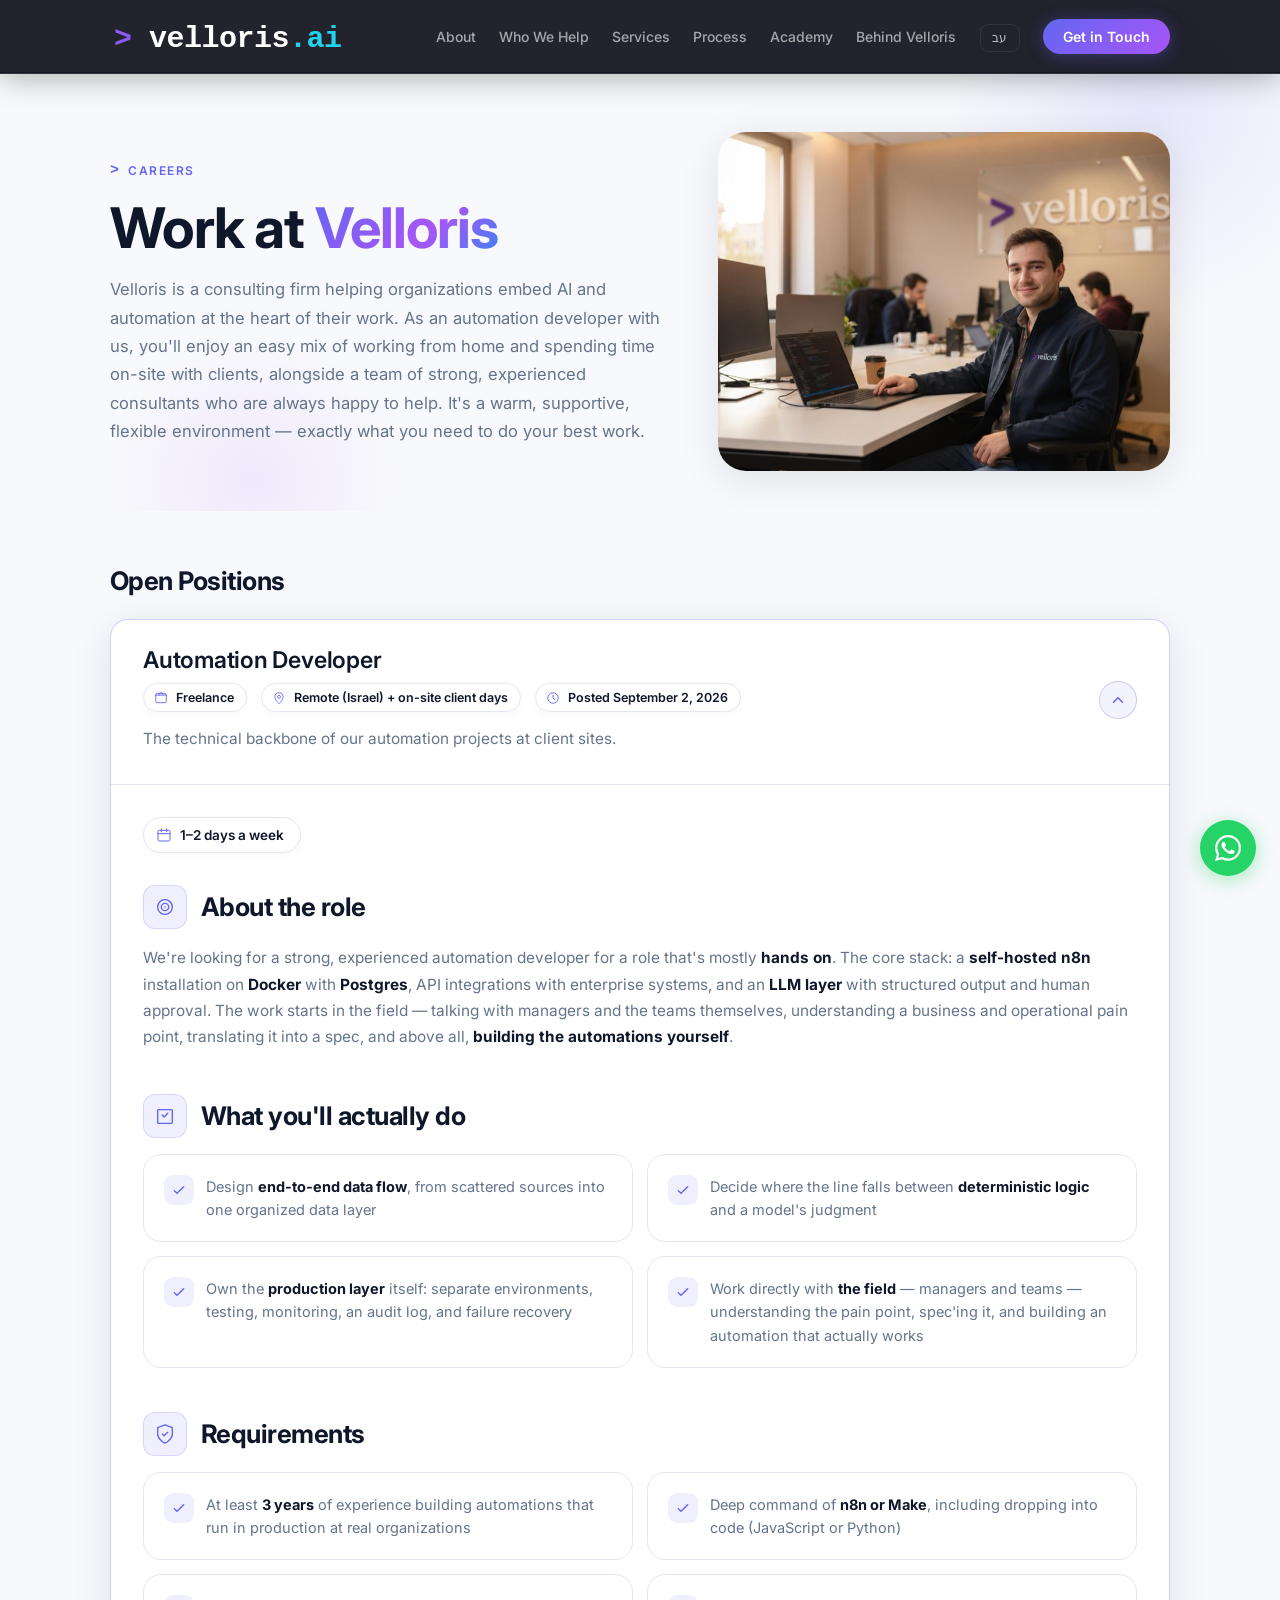
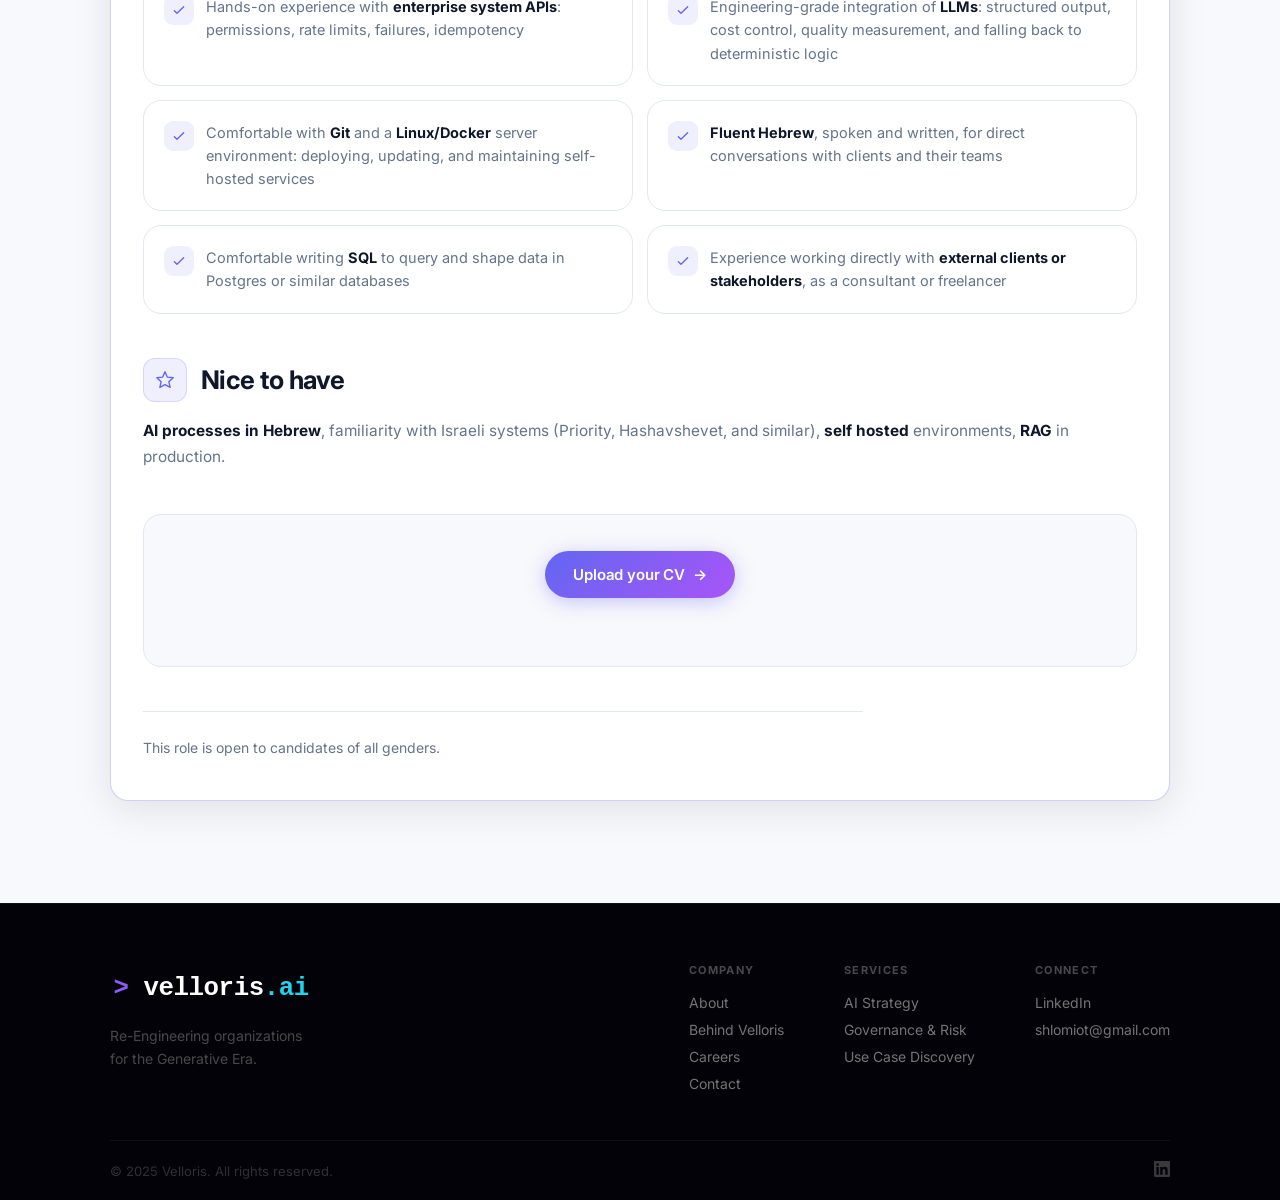
==== careers/index.html @ 9a2a48ec "Add careers page: single accordion job listing with CV upload - New /careers page (EN + HE) with one" ====
<!DOCTYPE html>
<html lang="en">
<head>
  <meta charset="UTF-8" />
  <meta name="viewport" content="width=device-width, initial-scale=1.0" />
  <title>Velloris — Careers</title>
  <meta name="description" content="Velloris is hiring a freelance Automation Developer to build production automations on n8n, enterprise APIs, and an LLM layer with human approval." />
  <link rel="canonical" href="https://velloris.ai/careers/" />
  <link rel="alternate" hreflang="en" href="https://velloris.ai/careers/" />
  <link rel="alternate" hreflang="he" href="https://velloris.ai/careers/index.he.html" />
  <link rel="alternate" hreflang="x-default" href="https://velloris.ai/careers/" />
  <meta property="og:type" content="website" />
  <meta property="og:title" content="Careers — Velloris" />
  <meta property="og:description" content="Velloris is hiring a freelance Automation Developer to build production automations on n8n, enterprise APIs, and an LLM layer with human approval." />
  <meta property="og:url" content="https://velloris.ai/careers/" />
  <meta property="og:locale" content="en_US" />
  <meta property="og:image" content="https://velloris.ai/assets/logo.png" />
  <link rel="preconnect" href="https://fonts.googleapis.com" />
  <link rel="preconnect" href="https://fonts.gstatic.com" crossorigin />
  <link href="https://fonts.googleapis.com/css2?family=Inter:ital,opsz,wght@0,14..32,300;0,14..32,400;0,14..32,500;0,14..32,600;0,14..32,700;0,14..32,800;0,14..32,900&family=JetBrains+Mono:wght@400;500;700&display=swap" rel="stylesheet" />
  <link rel="icon" type="image/svg+xml" href="../favicon.svg" />
  <link rel="stylesheet" href="../styles.css" />
  <script type="application/ld+json">
  {
    "@context": "https://schema.org",
    "@type": "JobPosting",
    "title": "Automation Developer",
    "description": "Velloris is looking for an experienced, hands-on automation developer to build and own client-facing automations on n8n (self-hosted, Docker, Postgres), enterprise API integrations, and an LLM layer with structured output and human approval.",
    "datePosted": "2026-09-02",
    "validThrough": "2026-11-02",
    "employmentType": "CONTRACTOR",
    "hiringOrganization": {
      "@type": "Organization",
      "name": "Velloris",
      "sameAs": "https://velloris.ai/"
    },
    "jobLocationType": "TELECOMMUTE",
    "applicantLocationRequirements": {
      "@type": "Country",
      "name": "Israel"
    },
    "directApply": true
  }
  </script>
</head>
<body class="careers-page">

  <!-- Scroll Progress -->
  <div class="scroll-bar" id="scrollBar"></div>

  <!-- NAV -->
  <nav class="nav" id="nav">
    <div class="nav-inner">
      <a href="../index.html" class="nav-logo">
        <svg width="256" height="50" viewBox="0 0 256 50" fill="none" xmlns="http://www.w3.org/2000/svg">
          <text font-family="'Courier New', Courier, monospace" font-size="30" font-weight="700">
            <tspan x="4" y="36" fill="#8B5CF6">&gt; </tspan><tspan fill="#FFFFFF">velloris</tspan><tspan fill="#22D3EE">.ai</tspan>
          </text>
        </svg>
      </a>

      <ul class="nav-links" id="navLinks">
        <li><a href="../index.html#about" class="nav-link">About</a></li>
        <li><a href="../index.html#serve" class="nav-link">Who We Help</a></li>
        <li><a href="../index.html#services" class="nav-link">Services</a></li>
        <li><a href="../index.html#process" class="nav-link">Process</a></li>
        <li><a href="../index.html#academy" class="nav-link">Academy</a></li>
        <li><a href="../index.html#team" class="nav-link">Behind Velloris</a></li>
        <li><a href="index.he.html" class="nav-link nav-lang">עב</a></li>
        <li><a href="../index.html#contact" class="nav-link nav-cta">Get in Touch</a></li>
      </ul>

      <button class="hamburger" id="hamburger" aria-label="Open menu">
        <span></span><span></span><span></span>
      </button>
    </div>

    <div class="mobile-menu" id="mobileMenu">
      <ul>
        <li><a href="../index.html#about" class="mobile-link">About</a></li>
        <li><a href="../index.html#serve" class="mobile-link">Who We Help</a></li>
        <li><a href="../index.html#services" class="mobile-link">Services</a></li>
        <li><a href="../index.html#process" class="mobile-link">Process</a></li>
        <li><a href="../index.html#academy" class="mobile-link">Academy</a></li>
        <li><a href="../index.html#team" class="mobile-link">Behind Velloris</a></li>
        <li><a href="index.he.html" class="mobile-link">עב</a></li>
        <li><a href="../index.html#contact" class="mobile-link mobile-link--cta">Get in Touch</a></li>
      </ul>
    </div>
  </nav>

  <!-- ===== CAREERS HERO ===== -->
  <section class="careers-hero">
    <div class="container">
      <div class="careers-hero-grid">
        <div>
          <div class="section-label reveal" style="--label-color:#6366F1">Careers</div>
          <h1 class="reveal-text">Work at <span class="grad-text">Velloris</span></h1>
          <p class="reveal">Velloris is a consulting firm helping organizations embed AI and automation at the heart of their work. As an automation developer with us, you'll enjoy an easy mix of working from home and spending time on-site with clients, alongside a team of strong, experienced consultants who are always happy to help. It's a warm, supportive, flexible environment — exactly what you need to do your best work.</p>
        </div>
        <div class="careers-hero-photo reveal-up">
          <img src="../assets/office.jpg" alt="The Velloris team at work in the office" />
        </div>
      </div>
    </div>
  </section>

  <!-- ===== JOB LIST (accordion) ===== -->
  <section class="careers-list">
    <div class="container">
      <h2 class="careers-list-title reveal">Open Positions</h2>
      <div class="job-acc-list reveal-up">

        <div class="job-acc-item open" id="automation-developer">
          <button class="job-acc-trigger" aria-expanded="true" aria-controls="panel-automation-developer">
            <div class="job-acc-summary">
              <h3>Automation Developer</h3>
              <div class="job-card-meta">
                <span class="job-meta-pill"><svg width="14" height="14" viewBox="0 0 24 24" fill="none"><path d="M3 7h18M3 7v11a2 2 0 002 2h14a2 2 0 002-2V7M3 7l1.5-3h15L21 7M9 7V5a2 2 0 012-2h2a2 2 0 012 2v2" stroke="currentColor" stroke-width="1.5" stroke-linecap="round" stroke-linejoin="round"/></svg>Freelance</span>
                <span class="job-meta-pill"><svg width="14" height="14" viewBox="0 0 24 24" fill="none"><path d="M12 22s7-6.5 7-12a7 7 0 10-14 0c0 5.5 7 12 7 12z" stroke="currentColor" stroke-width="1.5" stroke-linejoin="round"/><circle cx="12" cy="10" r="2.5" stroke="currentColor" stroke-width="1.5"/></svg>Remote (Israel) + on-site client days</span>
                <span class="job-meta-pill"><svg width="14" height="14" viewBox="0 0 24 24" fill="none"><circle cx="12" cy="12" r="9" stroke="currentColor" stroke-width="1.5"/><path d="M12 7v5l3 3" stroke="currentColor" stroke-width="1.5" stroke-linecap="round" stroke-linejoin="round"/></svg>Posted September 2, 2026</span>
              </div>
              <p class="job-card-excerpt">The technical backbone of our automation projects at client sites.</p>
            </div>
            <span class="job-acc-chevron">
              <svg width="18" height="18" viewBox="0 0 24 24" fill="none"><path d="M6 9l6 6 6-6" stroke="currentColor" stroke-width="2" stroke-linecap="round" stroke-linejoin="round"/></svg>
            </span>
          </button>

          <div class="job-acc-panel" id="panel-automation-developer">
            <div class="job-acc-panel-inner">
              <div class="job-acc-panel-body">

                <div class="job-meta-row">
                  <span class="job-meta-pill"><svg width="16" height="16" viewBox="0 0 24 24" fill="none"><rect x="3" y="5" width="18" height="16" rx="2" stroke="currentColor" stroke-width="1.5"/><path d="M16 3v4M8 3v4M3 10h18" stroke="currentColor" stroke-width="1.5" stroke-linecap="round"/></svg>1–2 days a week</span>
                </div>

                <div class="job-section">
                  <div class="job-section-head">
                    <span class="job-icon"><svg width="22" height="22" viewBox="0 0 24 24" fill="none"><circle cx="12" cy="12" r="8" stroke="currentColor" stroke-width="1.5"/><circle cx="12" cy="12" r="4" stroke="currentColor" stroke-width="1.5"/><circle cx="12" cy="12" r="0.8" fill="currentColor"/></svg></span>
                    <h2>About the role</h2>
                  </div>
                  <p>We're looking for a strong, experienced automation developer for a role that's mostly <strong>hands on</strong>. The core stack: a <strong>self-hosted n8n</strong> installation on <strong>Docker</strong> with <strong>Postgres</strong>, API integrations with enterprise systems, and an <strong>LLM layer</strong> with structured output and human approval. The work starts in the field — talking with managers and the teams themselves, understanding a business and operational pain point, translating it into a spec, and above all, <strong>building the automations yourself</strong>.</p>
                </div>

                <div class="job-section">
                  <div class="job-section-head">
                    <span class="job-icon"><svg width="22" height="22" viewBox="0 0 24 24" fill="none"><path d="M9 11l2 2 4-4M5 5h14a1 1 0 011 1v13a1 1 0 01-1 1H5a1 1 0 01-1-1V6a1 1 0 011-1z" stroke="currentColor" stroke-width="1.5" stroke-linecap="round" stroke-linejoin="round"/></svg></span>
                    <h2>What you'll actually do</h2>
                  </div>
                  <div class="job-cards">
                    <div class="job-mini-card"><span class="job-mini-icon"><svg width="16" height="16" viewBox="0 0 24 24" fill="none"><path d="M5 13l4 4L19 7" stroke="currentColor" stroke-width="2" stroke-linecap="round" stroke-linejoin="round"/></svg></span><p>Design <strong>end-to-end data flow</strong>, from scattered sources into one organized data layer</p></div>
                    <div class="job-mini-card"><span class="job-mini-icon"><svg width="16" height="16" viewBox="0 0 24 24" fill="none"><path d="M5 13l4 4L19 7" stroke="currentColor" stroke-width="2" stroke-linecap="round" stroke-linejoin="round"/></svg></span><p>Decide where the line falls between <strong>deterministic logic</strong> and a model's judgment</p></div>
                    <div class="job-mini-card"><span class="job-mini-icon"><svg width="16" height="16" viewBox="0 0 24 24" fill="none"><path d="M5 13l4 4L19 7" stroke="currentColor" stroke-width="2" stroke-linecap="round" stroke-linejoin="round"/></svg></span><p>Own the <strong>production layer</strong> itself: separate environments, testing, monitoring, an audit log, and failure recovery</p></div>
                    <div class="job-mini-card"><span class="job-mini-icon"><svg width="16" height="16" viewBox="0 0 24 24" fill="none"><path d="M5 13l4 4L19 7" stroke="currentColor" stroke-width="2" stroke-linecap="round" stroke-linejoin="round"/></svg></span><p>Work directly with <strong>the field</strong> — managers and teams — understanding the pain point, spec'ing it, and building an automation that actually works</p></div>
                  </div>
                </div>

                <div class="job-section">
                  <div class="job-section-head">
                    <span class="job-icon"><svg width="22" height="22" viewBox="0 0 24 24" fill="none"><path d="M12 22s8-4 8-10V5l-8-3-8 3v7c0 6 8 10 8 10z" stroke="currentColor" stroke-width="1.5" stroke-linejoin="round"/><path d="M9 12l2 2 4-4" stroke="currentColor" stroke-width="1.5" stroke-linecap="round" stroke-linejoin="round"/></svg></span>
                    <h2>Requirements</h2>
                  </div>
                  <div class="job-cards">
                    <div class="job-mini-card"><span class="job-mini-icon"><svg width="16" height="16" viewBox="0 0 24 24" fill="none"><path d="M5 13l4 4L19 7" stroke="currentColor" stroke-width="2" stroke-linecap="round" stroke-linejoin="round"/></svg></span><p>At least <strong>3 years</strong> of experience building automations that run in production at real organizations</p></div>
                    <div class="job-mini-card"><span class="job-mini-icon"><svg width="16" height="16" viewBox="0 0 24 24" fill="none"><path d="M5 13l4 4L19 7" stroke="currentColor" stroke-width="2" stroke-linecap="round" stroke-linejoin="round"/></svg></span><p>Deep command of <strong>n8n or Make</strong>, including dropping into code (JavaScript or Python)</p></div>
                    <div class="job-mini-card"><span class="job-mini-icon"><svg width="16" height="16" viewBox="0 0 24 24" fill="none"><path d="M5 13l4 4L19 7" stroke="currentColor" stroke-width="2" stroke-linecap="round" stroke-linejoin="round"/></svg></span><p>Hands-on experience with <strong>enterprise system APIs</strong>: permissions, rate limits, failures, idempotency</p></div>
                    <div class="job-mini-card"><span class="job-mini-icon"><svg width="16" height="16" viewBox="0 0 24 24" fill="none"><path d="M5 13l4 4L19 7" stroke="currentColor" stroke-width="2" stroke-linecap="round" stroke-linejoin="round"/></svg></span><p>Engineering-grade integration of <strong>LLMs</strong>: structured output, cost control, quality measurement, and falling back to deterministic logic</p></div>
                    <div class="job-mini-card"><span class="job-mini-icon"><svg width="16" height="16" viewBox="0 0 24 24" fill="none"><path d="M5 13l4 4L19 7" stroke="currentColor" stroke-width="2" stroke-linecap="round" stroke-linejoin="round"/></svg></span><p>Comfortable with <strong>Git</strong> and a <strong>Linux/Docker</strong> server environment: deploying, updating, and maintaining self-hosted services</p></div>
                    <div class="job-mini-card"><span class="job-mini-icon"><svg width="16" height="16" viewBox="0 0 24 24" fill="none"><path d="M5 13l4 4L19 7" stroke="currentColor" stroke-width="2" stroke-linecap="round" stroke-linejoin="round"/></svg></span><p><strong>Fluent Hebrew</strong>, spoken and written, for direct conversations with clients and their teams</p></div>
                    <div class="job-mini-card"><span class="job-mini-icon"><svg width="16" height="16" viewBox="0 0 24 24" fill="none"><path d="M5 13l4 4L19 7" stroke="currentColor" stroke-width="2" stroke-linecap="round" stroke-linejoin="round"/></svg></span><p>Comfortable writing <strong>SQL</strong> to query and shape data in Postgres or similar databases</p></div>
                    <div class="job-mini-card"><span class="job-mini-icon"><svg width="16" height="16" viewBox="0 0 24 24" fill="none"><path d="M5 13l4 4L19 7" stroke="currentColor" stroke-width="2" stroke-linecap="round" stroke-linejoin="round"/></svg></span><p>Experience working directly with <strong>external clients or stakeholders</strong>, as a consultant or freelancer</p></div>
                  </div>
                </div>

                <div class="job-section">
                  <div class="job-section-head">
                    <span class="job-icon"><svg width="22" height="22" viewBox="0 0 24 24" fill="none"><path d="M12 3l2.6 5.9 6.4.6-4.8 4.3 1.4 6.3L12 17l-5.6 3.1 1.4-6.3-4.8-4.3 6.4-.6L12 3z" stroke="currentColor" stroke-width="1.5" stroke-linejoin="round"/></svg></span>
                    <h2>Nice to have</h2>
                  </div>
                  <p><strong>AI processes in Hebrew</strong>, familiarity with Israeli systems (Priority, Hashavshevet, and similar), <strong>self hosted</strong> environments, <strong>RAG</strong> in production.</p>
                </div>

                <div class="job-apply job-apply--upload">
                  <input type="file" id="cvInput" class="job-apply-file-input" accept=".pdf,.doc,.docx" hidden />
                  <button type="button" class="btn btn-primary" id="cvBtn">
                    <span class="btn-text">Upload your CV</span> <span class="btn-arrow">&rarr;</span>
                  </button>
                  <div class="job-apply-status" id="cvStatus" role="status" aria-live="polite"></div>
                </div>

                <p class="job-equal-line">This role is open to candidates of all genders.</p>

              </div>
            </div>
          </div>
        </div>

      </div>
    </div>
  </section>

  <!-- ===== FOOTER ===== -->
  <footer class="footer">
    <div class="container">
      <div class="footer-inner">
        <div class="footer-brand">
          <a href="../index.html" class="nav-logo">
            <svg width="230" height="44" viewBox="0 0 256 50" fill="none" xmlns="http://www.w3.org/2000/svg">
              <text font-family="'Courier New', Courier, monospace" font-size="30" font-weight="700">
                <tspan x="4" y="36" fill="#8B5CF6">&gt; </tspan><tspan fill="#FFFFFF">velloris</tspan><tspan fill="#22D3EE">.ai</tspan>
              </text>
            </svg>
          </a>
          <p>Re-Engineering organizations<br/>for the Generative Era.</p>
        </div>
        <div class="footer-links">
          <div class="footer-col">
            <h4>Company</h4>
            <a href="../index.html#about">About</a>
            <a href="../index.html#team">Behind Velloris</a>
            <a href="index.html">Careers</a>
            <a href="../index.html#contact">Contact</a>
          </div>
          <div class="footer-col">
            <h4>Services</h4>
            <a href="../index.html#services">AI Strategy</a>
            <a href="../index.html#services">Governance & Risk</a>
            <a href="../index.html#services">Use Case Discovery</a>
          </div>
          <div class="footer-col">
            <h4>Connect</h4>
            <a href="https://www.linkedin.com/in/shlomiot/" target="_blank" rel="noopener">LinkedIn</a>
            <a href="mailto:shlomiot@gmail.com">shlomiot@gmail.com</a>
          </div>
        </div>
      </div>
      <div class="footer-bottom">
        <span>© 2025 Velloris. All rights reserved.</span>
        <a href="https://www.linkedin.com/in/shlomiot/" target="_blank" rel="noopener" class="footer-li">
          <svg width="16" height="16" viewBox="0 0 24 24" fill="currentColor"><path d="M20.447 20.452h-3.554v-5.569c0-1.328-.027-3.037-1.852-3.037-1.853 0-2.136 1.445-2.136 2.939v5.667H9.351V9h3.414v1.561h.046c.477-.9 1.637-1.85 3.37-1.85 3.601 0 4.267 2.37 4.267 5.455v6.286zM5.337 7.433a2.062 2.062 0 01-2.063-2.065 2.064 2.064 0 112.063 2.065zm1.782 13.019H3.555V9h3.564v11.452zM22.225 0H1.771C.792 0 0 .774 0 1.729v20.542C0 23.227.792 24 1.771 24h20.451C23.2 24 24 23.227 24 22.271V1.729C24 .774 23.2 0 22.222 0h.003z"/></svg>
        </a>
      </div>
    </div>
  </footer>

  <!-- WhatsApp float -->
  <a href="https://wa.me/972522886689?text=Hi%2C%20I%27d%20like%20to%20talk%20about%20AI%20strategy"
     class="wa-float" id="waFloat" target="_blank" rel="noopener" aria-label="Chat on WhatsApp">
    <svg width="26" height="26" viewBox="0 0 24 24" fill="currentColor"><path d="M17.472 14.382c-.297-.149-1.758-.867-2.03-.967-.273-.099-.471-.148-.67.15-.197.297-.767.966-.94 1.164-.173.199-.347.223-.644.075-.297-.15-1.255-.463-2.39-1.475-.883-.788-1.48-1.761-1.653-2.059-.173-.297-.018-.458.13-.606.134-.133.298-.347.446-.52.149-.174.198-.298.298-.497.099-.198.05-.371-.025-.52-.075-.149-.669-1.612-.916-2.207-.242-.579-.487-.5-.669-.51-.173-.008-.371-.01-.57-.01-.198 0-.52.074-.792.372-.272.297-1.04 1.016-1.04 2.479 0 1.462 1.065 2.875 1.213 3.074.149.198 2.096 3.2 5.077 4.487.709.306 1.262.489 1.694.625.712.227 1.36.195 1.871.118.571-.085 1.758-.719 2.006-1.413.248-.694.248-1.289.173-1.413-.074-.124-.272-.198-.57-.347m-5.421 7.403h-.004a9.87 9.87 0 01-5.031-1.378l-.361-.214-3.741.982.998-3.648-.235-.374a9.86 9.86 0 01-1.51-5.26c.001-5.45 4.436-9.884 9.888-9.884 2.64 0 5.122 1.03 6.988 2.898a9.825 9.825 0 012.893 6.994c-.003 5.45-4.437 9.884-9.885 9.884m8.413-18.297A11.815 11.815 0 0012.05 0C5.495 0 .16 5.335.157 11.892c0 2.096.547 4.142 1.588 5.945L.057 24l6.305-1.654a11.882 11.882 0 005.683 1.448h.005c6.554 0 11.89-5.335 11.893-11.893a11.821 11.821 0 00-3.48-8.413z"/></svg>
  </a>

  <script src="../script.js"></script>
  <script>
    (function () {
      var items = document.querySelectorAll('.job-acc-item');
      items.forEach(function (item) {
        var trigger = item.querySelector('.job-acc-trigger');
        trigger.addEventListener('click', function () {
          var isOpen = item.classList.contains('open');
          items.forEach(function (i) { i.classList.remove('open'); i.querySelector('.job-acc-trigger').setAttribute('aria-expanded', 'false'); });
          if (!isOpen) {
            item.classList.add('open');
            trigger.setAttribute('aria-expanded', 'true');
          }
        });
      });
      // deep-link: /careers/#automation-developer opens straight to the role
      var hash = window.location.hash.replace('#', '');
      if (hash) {
        var target = document.getElementById(hash);
        if (target && target.classList.contains('job-acc-item')) {
          target.classList.add('open');
          target.querySelector('.job-acc-trigger').setAttribute('aria-expanded', 'true');
          setTimeout(function () { target.scrollIntoView({ behavior: 'smooth', block: 'start' }); }, 300);
        }
      }

      // CV upload: pick a file -> send straight to career@velloris.ai via Web3Forms
      var input = document.getElementById('cvInput');
      var btn = document.getElementById('cvBtn');
      var status = document.getElementById('cvStatus');
      if (input && btn) {
        btn.addEventListener('click', function () { input.click(); });
        input.addEventListener('change', function () {
          if (!input.files || !input.files[0]) return;
          var file = input.files[0];
          var btnText = btn.querySelector('.btn-text');
          var originalText = btnText.textContent;
          btn.disabled = true;
          btnText.textContent = 'Sending…';
          status.className = 'job-apply-status';
          status.textContent = '';

          var data = new FormData();
          data.append('_subject', 'מועמדות: מפתח/ת אוטומציה');
          data.append('_captcha', 'false');
          data.append('_template', 'box');
          data.append('message', 'New CV received via velloris.ai/careers for the Automation Developer role. File name: ' + file.name);
          data.append('attachment', file);

          fetch('https://formsubmit.co/ajax/career@velloris.ai', {
            method: 'POST',
            headers: { 'Accept': 'application/json' },
            body: data
          })
            .then(function (r) { return r.json(); })
            .then(function (json) {
              if (json.success === 'true' || json.success === true) {
                btn.style.display = 'none';
                status.className = 'job-apply-status success';
                status.textContent = '✓ Your CV was sent. We will be in touch.';
              } else {
                throw new Error(json.message || 'submit failed');
              }
            })
            .catch(function () {
              btn.disabled = false;
              btnText.textContent = originalText;
              status.className = 'job-apply-status error';
              status.textContent = 'Something went wrong — please email career@velloris.ai directly.';
            });
        });
      }
    })();
  </script>
</body>
</html>
---- styles.css ----
/* ============================================================
   AGENTGRID — STYLES
   ============================================================ */

/* ---- VARIABLES ---- */
:root {
  --black:     #050510;
  --dark:      #0a0a1a;
  --white:     #ffffff;
  --off:       #f8f9fc;
  --text:      #0f172a;
  --muted:     #64748b;
  --border:    #e2e8f0;
  --border-d:  rgba(255,255,255,0.08);

  --accent:    #6366f1;
  --accent-2:  #a855f7;
  --grad:      linear-gradient(135deg, #6366f1 0%, #a855f7 100%);
  --grad-text: linear-gradient(135deg, #6366f1 0%, #a855f7 60%, #3b82f6 100%);
  --mono:      'JetBrains Mono', ui-monospace, 'SF Mono', Menlo, monospace;

  --nav-h:     72px;
  --container: 1180px;
  --pad:       clamp(60px, 8vw, 120px);

  --ease:      cubic-bezier(0.4, 0, 0.2, 1);
  --ease-out:  cubic-bezier(0, 0, 0.2, 1);
  --spring:    cubic-bezier(0.34, 1.56, 0.64, 1);
  --smooth:    cubic-bezier(0.16, 1, 0.3, 1);

  --r-sm: 10px;
  --r-md: 18px;
  --r-lg: 28px;

  --shadow:      0 4px 24px rgba(0,0,0,0.06);
  --shadow-md:   0 8px 40px rgba(0,0,0,0.1);
  --shadow-glow: 0 0 40px rgba(99,102,241,0.25);
}

/* ---- RESET ---- */
*, *::before, *::after { box-sizing: border-box; margin: 0; padding: 0; }
html { scroll-behavior: smooth; font-size: 16px; }
body {
  font-family: 'Inter', -apple-system, BlinkMacSystemFont, sans-serif;
  color: var(--text);
  background: var(--white);
  overflow-x: hidden;
  -webkit-font-smoothing: antialiased;
}
img { display: block; max-width: 100%; }
a { text-decoration: none; color: inherit; }
ul { list-style: none; }
button { border: none; background: none; cursor: pointer; font-family: inherit; }
input, textarea, select { font-family: inherit; }

/* ---- TYPOGRAPHY ---- */
h1, h2, h3, h4 { font-weight: 700; line-height: 1.1; letter-spacing: -0.02em; }
h1 { font-size: clamp(48px, 6vw, 88px); }
h2 { font-size: clamp(36px, 4vw, 60px); }
h3 { font-size: clamp(18px, 2vw, 22px); font-weight: 600; letter-spacing: -0.01em; }
p  { font-size: clamp(15px, 1.2vw, 17px); line-height: 1.7; color: var(--muted); }

/* ---- GRADIENT TEXT ---- */
.grad-text {
  background: var(--grad-text);
  -webkit-background-clip: text;
  -webkit-text-fill-color: transparent;
  background-clip: text;
}

/* ---- LAYOUT ---- */
.container {
  max-width: var(--container);
  margin: 0 auto;
  padding: 0 clamp(20px, 5vw, 60px);
}
.section { padding: var(--pad) 0; }
.dark-section {
  background: var(--black);
  color: var(--white);
}
.dark-section p { color: rgba(255,255,255,0.55); }
.dark-section h2, .dark-section h3 { color: var(--white); }

/* ---- BUTTONS ---- */
.btn {
  display: inline-flex;
  align-items: center;
  gap: 8px;
  padding: 14px 28px;
  border-radius: 100px;
  font-size: 15px;
  font-weight: 600;
  letter-spacing: -0.01em;
  transition: all 0.22s var(--ease);
  cursor: pointer;
  white-space: nowrap;
}
.btn-primary {
  background: var(--grad);
  color: #fff;
  box-shadow: 0 4px 20px rgba(99,102,241,0.35);
}
.btn-primary:hover {
  transform: translateY(-2px);
  box-shadow: 0 8px 30px rgba(99,102,241,0.5);
}
.btn-outline {
  background: transparent;
  color: rgba(255,255,255,0.85);
  border: 1.5px solid rgba(255,255,255,0.2);
}
.btn-outline:hover {
  background: rgba(255,255,255,0.07);
  border-color: rgba(255,255,255,0.4);
  transform: translateY(-2px);
}
.btn-full { width: 100%; justify-content: center; }

.serve-mobile-tabs,
.svc-mobile-acc { display: none; }

/* ---- SECTION LABELS ---- */
.section-label {
  --label-color: var(--accent);
  display: inline-flex;
  align-items: center;
  gap: 8px;
  font-size: 12px;
  font-weight: 600;
  letter-spacing: 0.12em;
  text-transform: uppercase;
  color: var(--label-color);
  margin-bottom: 20px;
}
.section-label::before {
  content: '>';
  font-family: 'Courier New', Courier, monospace;
  font-size: 15px;
  font-weight: 700;
  color: var(--label-color);
  line-height: 1;
}
.dark-section .section-label { --label-color: rgba(99,102,241,0.9); }

.section-heading { margin-bottom: 20px; }
.section-sub {
  max-width: 540px;
  margin-bottom: 60px;
  font-size: clamp(16px, 1.3vw, 18px);
}


/* ---- WAVE SEPARATOR ---- */
.wave-sep {
  position: relative;
  height: 56px;
  overflow: hidden;
  pointer-events: none;
  margin-bottom: -1px;
}
.wave-sep--to-dark { background: var(--off); }
.wave-sep svg {
  position: absolute;
  inset: 0;
  width: 100%; height: 100%;
}

/* ---- SECTION WAVE CANVAS ---- */
.section-wave {
  position: absolute;
  inset: 0;
  width: 100%; height: 100%;
  pointer-events: none;
  z-index: 0;
}
.about, .serve, .process, .why,
.services, .team, .contact { position: relative; overflow: hidden; }
.about .container, .serve .container, .process .container, .why .container,
.services .container, .team .container,
.contact .container    { position: relative; z-index: 1; }

/* ---- SCROLL BAR ---- */
.scroll-bar {
  position: fixed;
  top: 0; left: 0;
  height: 2px;
  background: var(--grad);
  z-index: 9998;
  width: 0%;
  transition: width 0.08s linear;
}

/* ---- NAV ---- */
.nav {
  position: fixed;
  top: 0; left: 0; right: 0;
  z-index: 1000;
  transition: background 0.4s var(--ease), box-shadow 0.4s;
}
.nav-inner {
  display: flex;
  align-items: center;
  justify-content: space-between;
  height: var(--nav-h);
  max-width: var(--container);
  margin: 0 auto;
  padding: 0 clamp(20px, 5vw, 60px);
}
.nav.scrolled {
  background: rgba(5, 5, 16, 0.88);
  border-bottom: 1px solid var(--border-d);
  box-shadow: 0 4px 30px rgba(0,0,0,0.3);
  backdrop-filter: blur(20px);
  -webkit-backdrop-filter: blur(20px);
}
.nav-logo {
  display: flex;
  align-items: center;
  gap: 10px;
  font-size: 17px;
  font-weight: 700;
  letter-spacing: -0.03em;
  color: #fff;
}
.nav-links {
  display: flex;
  align-items: center;
  gap: clamp(14px, 1.8vw, 28px);
}
.nav-link { white-space: nowrap; }
.nav-link {
  font-size: 14px;
  font-weight: 500;
  color: rgba(255,255,255,0.6);
  transition: color 0.2s;
  position: relative;
}
.nav-link:hover { color: #fff; }
.nav-link.active { color: #fff; }
.nav-cta {
  background: var(--grad);
  color: #fff !important;
  padding: 9px 20px;
  border-radius: 100px;
  font-size: 14px;
  font-weight: 600;
  box-shadow: 0 2px 16px rgba(99,102,241,0.35);
  transition: transform 0.2s, box-shadow 0.2s;
}
.nav-cta:hover {
  transform: translateY(-1px);
  box-shadow: 0 4px 24px rgba(99,102,241,0.5);
}
.nav-lang {
  font-family: var(--mono);
  font-size: 12px;
  letter-spacing: 0.06em;
  text-transform: uppercase;
  padding: 5px 11px;
  border: 1px solid var(--border-d);
  border-radius: 8px;
  color: rgba(255,255,255,0.7);
}
.nav-lang:hover {
  border-color: rgba(99,102,241,0.5);
  color: #fff;
}

/* Hamburger */
.hamburger {
  display: none;
  flex-direction: column;
  gap: 5px;
  width: 28px;
  padding: 4px 0;
}
.hamburger span {
  display: block;
  height: 2px;
  width: 100%;
  background: rgba(255,255,255,0.8);
  border-radius: 2px;
  transition: transform 0.3s var(--ease), opacity 0.3s;
}
.hamburger.open span:nth-child(1) { transform: translateY(7px) rotate(45deg); }
.hamburger.open span:nth-child(2) { opacity: 0; transform: scaleX(0); }
.hamburger.open span:nth-child(3) { transform: translateY(-7px) rotate(-45deg); }

/* Mobile Menu */
.mobile-menu {
  background: rgba(5, 5, 16, 0.97);
  backdrop-filter: blur(20px);
  -webkit-backdrop-filter: blur(20px);
  border-top: 1px solid var(--border-d);
  max-height: 0;
  overflow: hidden;
  transition: max-height 0.4s var(--ease);
}
.mobile-menu.open { max-height: 420px; }
.mobile-menu ul {
  display: flex;
  flex-direction: column;
  padding: 16px clamp(20px, 5vw, 60px) 28px;
  gap: 2px;
}
.mobile-link {
  display: block;
  padding: 12px 0;
  font-size: 17px;
  font-weight: 500;
  color: rgba(255,255,255,0.65);
  border-bottom: 1px solid var(--border-d);
  transition: color 0.2s;
}
.mobile-link:hover { color: #fff; }
.mobile-link--cta {
  color: var(--accent) !important;
  border-bottom: none;
  font-weight: 600;
}

/* ---- HERO ---- */
.hero {
  position: relative;
  min-height: 100svh;
  display: flex;
  align-items: center;
  background: var(--black);
  overflow: hidden;
  padding: calc(var(--nav-h) + 60px) 0 80px;
}
#heroCanvas {
  position: absolute;
  inset: 0;
  width: 100%; height: 100%;
  pointer-events: none;
  opacity: 0.55;
}
.hero-grid {
  position: absolute;
  inset: 0;
  pointer-events: none;
  z-index: 1;
  background-image:
    linear-gradient(rgba(124,108,255,0.06) 1px, transparent 1px),
    linear-gradient(90deg, rgba(124,108,255,0.06) 1px, transparent 1px);
  background-size: 48px 48px;
  -webkit-mask: radial-gradient(120% 100% at 25% 30%, #000 0%, transparent 75%);
          mask: radial-gradient(120% 100% at 25% 30%, #000 0%, transparent 75%);
}
.hero-orb {
  position: absolute;
  border-radius: 50%;
  filter: blur(90px);
  pointer-events: none;
  animation: orbFloat 9s ease-in-out infinite;
}
.hero-orb-1 {
  width: 560px; height: 560px;
  background: radial-gradient(circle, rgba(99,102,241,0.22) 0%, transparent 70%);
  top: -120px; left: -120px;
  animation-delay: 0s;
}
.hero-orb-2 {
  width: 640px; height: 640px;
  background: radial-gradient(circle, rgba(168,85,247,0.16) 0%, transparent 70%);
  bottom: -160px; right: -160px;
  animation-delay: -3.5s;
}
.hero-orb-3 {
  width: 320px; height: 320px;
  background: radial-gradient(circle, rgba(59,130,246,0.18) 0%, transparent 70%);
  top: 38%; right: 18%;
  animation-delay: -6s;
}
@keyframes orbFloat {
  0%, 100% { transform: translate(0,0) scale(1); }
  33%       { transform: translate(24px,-32px) scale(1.04); }
  66%       { transform: translate(-16px,22px) scale(0.97); }
}

.hero-content {
  position: relative;
  z-index: 2;
  max-width: var(--container);
  margin: 0 auto;
  padding: 0 clamp(20px, 5vw, 60px);
  width: 100%;
}

/* Terminal bar */
.term-bar {
  display: inline-flex;
  align-items: center;
  gap: 10px;
  font-family: var(--mono);
  font-size: 13px;
  color: rgba(255,255,255,0.55);
  background: rgba(124,108,255,0.06);
  border: 1px solid rgba(124,108,255,0.25);
  border-radius: 8px;
  padding: 8px 14px;
  margin-bottom: 32px;
  opacity: 0;
  transform: translateY(12px);
  transition: opacity 0.6s var(--smooth), transform 0.6s var(--smooth);
}
.term-bar.visible { opacity: 1; transform: translateY(0); }
.term-dot { width: 9px; height: 9px; border-radius: 50%; flex-shrink: 0; }
.term-dot--r { background: #ff5f56; }
.term-dot--y { background: #ffbd2e; }
.term-dot--g { background: #27c93f; }
.term-id { margin-left: 4px; }
.term-chev { color: var(--accent-2); font-weight: 700; }
.term-ai { color: #22D3EE; }
.term-sep { opacity: 0.4; }
.term-path { color: #22D3EE; }

/* Command line */
.cmd-line {
  font-family: var(--mono);
  font-size: clamp(13px, 1.3vw, 15px);
  color: rgba(255,255,255,0.5);
  margin-bottom: 22px;
  opacity: 0;
  transition: opacity 0.4s var(--smooth);
}
.cmd-line.visible { opacity: 1; }
.cmd-chev { color: var(--accent-2); font-weight: 700; }
.cmd-text { color: rgba(255,255,255,0.85); }

/* Hero heading */
.hero-heading {
  color: #fff;
  margin-bottom: 28px;
  font-size: clamp(44px, 7vw, 96px);
  line-height: 1.04;
  letter-spacing: -0.035em;
  font-weight: 800;
}
.hl-line { display: block; }
/* Clip only during the typing animation; at rest lines wrap normally. */
.hl-line.typing,
.cmd-text.typing {
  display: inline-block;
  white-space: nowrap;
  overflow: hidden;
  vertical-align: bottom;
}
/* During typing JS clips each line; default state is fully visible (reduced-motion / no-JS) */
.hl-cursor {
  display: inline-block;
  width: 0.55ch;
  height: 0.92em;
  background: #22D3EE;
  vertical-align: -0.12em;
  margin-left: 6px;
  box-shadow: 0 0 12px rgba(34,211,238,0.8);
  animation: heroCaret 1s steps(1) infinite;
}
@keyframes heroCaret { 50% { opacity: 0; } }

/* Hero subhead — code comment style */
.hero-sub {
  font-family: var(--mono);
  font-size: clamp(14px, 1.4vw, 17px);
  color: rgba(255,255,255,0.45);
  max-width: 560px;
  line-height: 1.7;
  margin-bottom: 40px;
  opacity: 0;
  transform: translateY(14px);
  transition: opacity 0.7s var(--smooth), transform 0.7s var(--smooth);
}
.hero-sub::before { content: '// '; color: #22D3EE; }
.hero-sub.visible { opacity: 1; transform: translateY(0); }

/* Hero CTAs */
.hero-ctas {
  display: flex;
  align-items: center;
  gap: 16px;
  flex-wrap: wrap;
  margin-bottom: 0;
  opacity: 0;
  transform: translateY(14px);
  transition: opacity 0.7s var(--smooth), transform 0.7s var(--smooth);
}
.hero-ctas.visible { opacity: 1; transform: translateY(0); }
.btn-mono { font-family: var(--mono); font-weight: 500; }
.btn-arrow { transition: transform 0.2s var(--ease); }
.btn-mono:hover .btn-arrow { transform: translateX(4px); }

@keyframes fadeIn {
  from { opacity: 0; transform: translateY(8px); }
  to   { opacity: 1; transform: translateY(0); }
}

/* ---- ABOUT ---- */
.about { background: var(--white); }
.about-grid {
  display: grid;
  grid-template-columns: 1fr 1fr;
  gap: 80px;
  align-items: start;
  padding-top: 8px;
}
.about-left h2 { margin-bottom: 28px; }
.about-left p { margin-bottom: 20px; }
.about-quote-block {
  background: var(--off);
  border: 1px solid var(--border);
  border-radius: var(--r-lg);
  padding: 44px;
  position: relative;
  margin-top: 24px;
}
.about-quote-mark {
  font-size: 72px;
  line-height: 0.65;
  font-family: Georgia, serif;
  background: var(--grad-text);
  -webkit-background-clip: text;
  -webkit-text-fill-color: transparent;
  background-clip: text;
  opacity: 0.4;
  margin-bottom: 20px;
  display: block;
}
.about-quote-text {
  font-size: clamp(20px, 2vw, 26px) !important;
  font-weight: 700;
  color: var(--text) !important;
  line-height: 1.3;
  letter-spacing: -0.02em;
  margin-bottom: 16px;
}
.about-quote-sub { font-size: 15px !important; }

/* ---- WHO WE SERVE ---- */
.serve { background: var(--off); }
.serve .section-heading { margin-bottom: 60px; }
.serve-grid {
  display: grid;
  grid-template-columns: repeat(3, 1fr);
  gap: 24px;
}
.serve-card {
  background: var(--white);
  border: 1px solid var(--border);
  border-radius: var(--r-md);
  padding: 44px 40px;
  position: relative;
  overflow: hidden;
  transition: transform 0.35s var(--smooth), box-shadow 0.35s var(--smooth), border-color 0.35s;
}
.serve-card:hover {
  transform: translateY(-8px);
  box-shadow: var(--shadow-md);
  border-color: rgba(99,102,241,0.3);
}
.serve-card:hover .serve-line { width: 100%; }
.serve-num {
  font-size: 12px;
  font-weight: 700;
  color: var(--accent);
  letter-spacing: 0.1em;
  text-transform: uppercase;
  margin-bottom: 24px;
  opacity: 0.65;
}
.serve-card h3 { margin-bottom: 12px; color: var(--text); }
.serve-line {
  position: absolute;
  bottom: 0; left: 0;
  height: 2px;
  width: 0;
  background: var(--grad);
  transition: width 0.5s var(--smooth);
}

/* ---- SERVICES ---- */
.services .section-heading { margin-bottom: 16px; }
.svc-grid {
  display: grid;
  grid-template-columns: repeat(3, 1fr);
  gap: 1px;
  background: var(--border-d);
  border: 1px solid var(--border-d);
  border-radius: var(--r-md);
  overflow: hidden;
}
.svc-card {
  background: rgba(255,255,255,0.03);
  padding: 44px 40px;
  position: relative;
  overflow: hidden;
  transition: background 0.3s;
}
.svc-card:hover { background: rgba(255,255,255,0.06); }
.svc-icon {
  width: 46px; height: 46px;
  background: rgba(99,102,241,0.1);
  border: 1px solid rgba(99,102,241,0.18);
  border-radius: 12px;
  display: flex;
  align-items: center;
  justify-content: center;
  color: var(--accent);
  margin-bottom: 22px;
  transition: background 0.3s, border-color 0.3s, transform 0.3s var(--spring);
}
.svc-card:hover .svc-icon {
  background: rgba(99,102,241,0.18);
  border-color: rgba(99,102,241,0.4);
  transform: scale(1.08);
}
.svc-card h3 { margin-bottom: 12px; font-size: 17px; }

/* ---- PROCESS ---- */
.process { background: var(--white); }
.process .section-heading { margin-bottom: 60px; }
.process-track {
  display: grid;
  grid-template-columns: repeat(4, 1fr);
  position: relative;
  gap: 0;
}
.process-track::before {
  content: '';
  position: absolute;
  top: 28px;
  left: calc(12.5%);
  right: calc(12.5%);
  height: 1px;
  background: linear-gradient(90deg, transparent 0%, var(--border) 10%, var(--border) 90%, transparent 100%);
  z-index: 0;
}
.process-step {
  padding: 0 28px 0 0;
  position: relative;
  z-index: 1;
  transition: transform 0.4s var(--smooth);
}
.process-step::after {
  content: '';
  position: absolute;
  inset: -20px -14px -28px -14px;
  border-radius: var(--r-md);
  background: radial-gradient(ellipse at 50% 10%, rgba(99,102,241,0.08) 0%, transparent 72%);
  opacity: 0;
  transition: opacity 0.4s var(--smooth);
  pointer-events: none;
  z-index: -1;
}
.process-step:hover { transform: translateY(-6px); }
.process-step:hover::after { opacity: 1; }
.step-num {
  width: 56px; height: 56px;
  border-radius: 50%;
  background: var(--off);
  border: 1.5px solid var(--border);
  display: flex;
  align-items: center;
  justify-content: center;
  font-size: 13px;
  font-weight: 700;
  color: var(--accent);
  letter-spacing: 0.04em;
  margin-bottom: 28px;
  transition: background 0.35s var(--smooth), border-color 0.35s, box-shadow 0.35s, color 0.35s, transform 0.35s var(--spring);
}
.process-step:hover .step-num {
  background: var(--grad);
  border-color: transparent;
  color: #fff;
  box-shadow: 0 0 0 8px rgba(99,102,241,0.10), 0 6px 28px rgba(99,102,241,0.50);
  transform: scale(1.14);
}
.step-body h3 {
  margin-bottom: 10px;
  transition: color 0.3s;
}
.process-step:hover .step-body h3 { color: var(--accent); }
.step-body p {
  font-size: 15px;
  transition: color 0.35s;
}
.process-step:hover .step-body p { color: var(--muted); opacity: 0.9; }

.process-step::before {
  content: '';
  position: absolute;
  bottom: -8px; left: -14px; right: 14px;
  height: 1px;
  background: linear-gradient(90deg, rgba(99,102,241,0.5), rgba(168,85,247,0.3), transparent);
  transform: scaleX(0);
  transform-origin: left;
  transition: transform 0.45s var(--smooth);
}
.process-step:hover::before { transform: scaleX(1); }

/* ---- WHY ---- */
.why { background: var(--off); }
.why .section-heading { margin-bottom: 60px; }
.why-grid {
  display: grid;
  grid-template-columns: repeat(4, 1fr);
  gap: 40px;
}
.why-item {
  position: relative;
  padding: 28px 20px 24px 20px;
  border-radius: var(--r-md);
  transition: transform 0.38s var(--smooth), background 0.38s, box-shadow 0.38s;
}
.why-item:hover {
  transform: translateY(-6px);
  background: var(--white);
  box-shadow: 0 8px 32px rgba(99,102,241,0.10);
}
.why-item::before {
  content: '';
  position: absolute;
  top: 0; left: 20px;
  width: 36px; height: 2.5px;
  background: var(--grad);
  border-radius: 2px;
  transition: width 0.45s var(--smooth), box-shadow 0.45s;
}
.why-item:hover::before {
  width: 72px;
  box-shadow: 0 0 10px rgba(99,102,241,0.5);
}
.why-num {
  font-size: 11px;
  font-weight: 700;
  color: var(--accent);
  letter-spacing: 0.14em;
  text-transform: uppercase;
  margin-bottom: 14px;
  opacity: 0.6;
  transition: opacity 0.3s;
}
.why-item:hover .why-num { opacity: 1; }
.why-item h3 {
  margin-bottom: 12px;
  font-size: 17px;
  transition: color 0.3s;
}
.why-item:hover h3 { color: var(--accent); }

/* ---- TEAM ---- */
.team-grid {
  display: grid;
  grid-template-columns: 360px 1fr;
  gap: 80px;
  align-items: start;
  padding-top: 8px;
}
.team-photo-col {
  display: flex;
  flex-direction: column;
  gap: 20px;
}
.team-photo-wrap {
  position: relative;
  border-radius: var(--r-lg);
  overflow: hidden;
  aspect-ratio: 4/5;
}
.team-photo-wrap img {
  width: 100%; height: 100%;
  object-fit: cover;
  object-position: top center;
  transition: transform 0.6s var(--smooth);
}
.team-photo-wrap:hover img { transform: scale(1.04); }
.team-photo-glow {
  position: absolute;
  inset: 0;
  background: linear-gradient(to bottom, transparent 55%, rgba(5,5,16,0.75) 100%);
  pointer-events: none;
}
.linkedin-btn {
  display: inline-flex;
  align-items: center;
  gap: 10px;
  background: rgba(255,255,255,0.05);
  border: 1px solid var(--border-d);
  border-radius: 100px;
  padding: 12px 22px;
  font-size: 14px;
  font-weight: 500;
  color: rgba(255,255,255,0.65);
  transition: all 0.25s var(--ease);
  align-self: flex-start;
}
.linkedin-btn:hover {
  background: rgba(99,102,241,0.14);
  border-color: rgba(99,102,241,0.38);
  color: #fff;
  transform: translateY(-2px);
}
.team-bio h2 { color: #fff; margin-bottom: 28px; }
.team-bio p { color: rgba(255,255,255,0.5); margin-bottom: 18px; }
.team-career {
  margin: 32px 0;
  border: 1px solid var(--border-d);
  border-radius: var(--r-md);
  overflow: hidden;
}
.career-item {
  display: flex;
  align-items: center;
  justify-content: space-between;
  padding: 15px 22px;
  border-bottom: 1px solid var(--border-d);
  transition: background 0.2s;
}
.career-item:last-child { border-bottom: none; }
.career-item:hover { background: rgba(255,255,255,0.03); }
.career-co {
  font-size: 15px;
  font-weight: 600;
  color: rgba(255,255,255,0.82);
}
.career-role {
  font-size: 13px;
  color: rgba(255,255,255,0.3);
}
.team-quote {
  border-left: 2px solid var(--accent);
  padding-left: 20px;
  font-size: clamp(14px, 1.1vw, 16px) !important;
  font-style: italic;
  color: rgba(255,255,255,0.38) !important;
  line-height: 1.7;
  margin: 0;
}

/* ---- CONTACT ---- */
.contact { background: var(--dark); }
.contact-inner {
  display: grid;
  grid-template-columns: 1fr 1.5fr;
  gap: 80px;
  align-items: start;
}
.contact-text h2 { color: #fff; margin: 16px 0 16px; }
.contact-text p { color: rgba(255,255,255,0.4); font-size: 17px; }
.contact-form {
  display: flex;
  flex-direction: column;
  gap: 16px;
}
.form-row {
  display: grid;
  grid-template-columns: 1fr 1fr;
  gap: 16px;
}
.form-field {
  display: flex;
  flex-direction: column;
  gap: 7px;
}
.form-field label {
  font-size: 13px;
  font-weight: 500;
  color: rgba(255,255,255,0.45);
  letter-spacing: 0.02em;
}
.form-field input,
.form-field textarea {
  background: rgba(255,255,255,0.05);
  border: 1.5px solid rgba(255,255,255,0.09);
  border-radius: var(--r-sm);
  padding: 13px 16px;
  font-size: 15px;
  color: rgba(255,255,255,0.85);
  outline: none;
  transition: border-color 0.2s, background 0.2s, box-shadow 0.2s;
}
.form-field input::placeholder,
.form-field textarea::placeholder { color: rgba(255,255,255,0.22); }
.form-field input:focus,
.form-field textarea:focus {
  border-color: rgba(99,102,241,0.55);
  background: rgba(255,255,255,0.07);
  box-shadow: 0 0 0 3px rgba(99,102,241,0.1);
}
.form-field textarea { resize: vertical; min-height: 108px; }
.form-success {
  display: none;
  align-items: center;
  gap: 10px;
  color: #34d399;
  font-size: 14px;
  font-weight: 500;
  padding: 13px 18px;
  background: rgba(52,211,153,0.08);
  border: 1px solid rgba(52,211,153,0.2);
  border-radius: var(--r-sm);
}
.form-success.show { display: flex; }

/* ---- FOOTER ---- */
.footer {
  background: #020208;
  border-top: 1px solid rgba(255,255,255,0.05);
}
.footer-inner {
  display: flex;
  justify-content: space-between;
  align-items: flex-start;
  gap: 60px;
  padding: 60px 0 48px;
}
.footer-brand { max-width: 220px; }
.footer-brand .nav-logo { margin-bottom: 16px; }
.footer-brand p {
  font-size: 14px;
  color: rgba(255,255,255,0.28);
  line-height: 1.65;
}
.footer-links { display: flex; gap: 60px; }
.footer-col {
  display: flex;
  flex-direction: column;
  gap: 10px;
}
.footer-col h4 {
  font-size: 11px;
  font-weight: 700;
  letter-spacing: 0.12em;
  text-transform: uppercase;
  color: rgba(255,255,255,0.28);
  margin-bottom: 8px;
}
.footer-col a {
  font-size: 14px;
  color: rgba(255,255,255,0.45);
  transition: color 0.2s;
}
.footer-col a:hover { color: rgba(255,255,255,0.85); }
.footer-bottom {
  display: flex;
  align-items: center;
  justify-content: space-between;
  padding: 20px 0;
  border-top: 1px solid rgba(255,255,255,0.05);
  font-size: 13px;
  color: rgba(255,255,255,0.18);
}
.footer-li {
  color: rgba(255,255,255,0.22);
  transition: color 0.2s;
}
.footer-li:hover { color: rgba(99,102,241,0.75); }

/* ---- ANIMATIONS ---- */
.reveal {
  opacity: 0;
  transform: translateY(28px);
  transition: opacity 0.78s var(--smooth), transform 0.78s var(--smooth);
  transition-delay: var(--delay, 0s);
}
.reveal.visible { opacity: 1; transform: translateY(0); }

.reveal-up {
  opacity: 0;
  transform: translateY(38px);
  transition: opacity 0.72s var(--smooth), transform 0.72s var(--smooth);
  transition-delay: var(--delay, 0s);
}
.reveal-up.visible { opacity: 1; transform: translateY(0); }

.reveal-text {
  opacity: 0;
  transform: translateY(26px);
  transition: opacity 0.85s var(--smooth), transform 0.85s var(--smooth);
}
.reveal-text.visible { opacity: 1; transform: translateY(0); }

/* ---- RESPONSIVE ---- */
@media (max-width: 1100px) {
  .svc-grid { grid-template-columns: repeat(2, 1fr); }
  .why-grid { grid-template-columns: repeat(2, 1fr); gap: 36px; }
  .process-track { grid-template-columns: repeat(2, 1fr); gap: 40px; }
  .process-track::before { display: none; }
  .team-grid { grid-template-columns: 300px 1fr; gap: 48px; }
}

@media (max-width: 860px) {
  .about-grid { grid-template-columns: 1fr; gap: 40px; }
  .serve-grid { grid-template-columns: 1fr; }
  .contact-inner { grid-template-columns: 1fr; gap: 44px; }
  .team-grid { grid-template-columns: 1fr; }
  .team-photo-wrap { max-width: 300px; aspect-ratio: 3/4; }
  .footer-inner { flex-direction: column; gap: 40px; }
  .footer-links { flex-wrap: wrap; gap: 32px; }
}

@media (max-width: 768px) {
  :root { --pad: 48px; }

  .nav-links { display: none; }
  .hamburger { display: flex; }
  .nav-logo svg { width: 190px; height: auto; }

  /* Let hero size to its content on mobile, no giant empty space above/below */
  .hero {
    min-height: auto;
    align-items: flex-start;
    padding: calc(var(--nav-h) + 24px) 0 36px;
  }
  .hero-heading { font-size: clamp(34px, 9vw, 48px); }
  .term-bar { margin-bottom: 22px; }
  .hero-sub { margin-bottom: 28px; }
  .hero-ctas { margin-bottom: 0; }
  .cmd-line { font-size: 13px; }

  .wave-sep { height: 32px; }

  .about-grid { gap: 28px; padding-top: 0; }
  .about-left h2 { margin-bottom: 18px; }
  .about-left p { margin-bottom: 14px; }
  .about-quote-block { padding: 26px 22px; margin-top: 4px; }
  .about-quote-text { font-size: clamp(17px, 4vw, 22px) !important; }
  .about-quote-mark { font-size: 56px; margin-bottom: 12px; }

  .serve-card { padding: 28px 24px; }
  .serve-grid { gap: 16px; }
  .svc-grid { grid-template-columns: 1fr; }
  .svc-card { padding: 28px 24px; }

  .section-sub { margin-bottom: 28px; }
  .serve .section-heading { margin-bottom: 24px; }
  .process .section-heading { margin-bottom: 28px; }
  .why .section-heading { margin-bottom: 28px; }
  .why-grid { gap: 18px; }

  .team-grid { padding-top: 0; gap: 28px; }
  .team-bio h2 { margin-bottom: 18px; }
  .team-bio p { margin-bottom: 14px; }
  .team-career { margin: 20px 0; }

  .contact-inner { gap: 28px; }
  .contact-text h2 { margin: 10px 0 10px; }

  .footer-inner { padding: 44px 0 28px; }

  .form-row { grid-template-columns: 1fr; }
}


@media (max-width: 480px) {
  :root { --pad: 36px; }

  .nav-logo svg { width: 160px; }

  .wave-sep { height: 24px; }

  .hero { padding: calc(var(--nav-h) + 20px) 0 28px; }
  .hero-heading { font-size: clamp(30px, 10.5vw, 38px); }
  .hero-ctas { flex-direction: column; align-items: stretch; margin-bottom: 20px; }
  .hero-ctas .btn { justify-content: center; }
  .term-bar { font-size: 12px; flex-wrap: wrap; }

  /* ── WHO WE HELP: stacked cards ── */
  .serve-grid { display: none; }
  .serve-mobile-tabs { display: block; }
  .sstack-cards {
    position: relative; height: 230px; margin-bottom: 16px;
  }
  .sstack-card {
    position: absolute; inset: 0; border-radius: 16px; padding: 24px 22px;
    display: flex; flex-direction: column; justify-content: space-between;
    transition: transform 0.45s cubic-bezier(0.34,1.4,0.64,1), opacity 0.35s ease;
    will-change: transform;
  }
  .sstack-front {
    background: linear-gradient(135deg,#1e1040,#0f1a2e);
    border: 1px solid rgba(139,92,246,0.35); z-index: 3; cursor: pointer;
  }
  .sstack-mid {
    background: linear-gradient(135deg,#0a1628,#0d1c30);
    border: 1px solid rgba(34,211,238,0.2); z-index: 2;
    transform: translateY(11px) scale(0.955);
  }
  .sstack-back {
    background: linear-gradient(135deg,#060e1c,#0b1624);
    border: 1px solid rgba(59,130,246,0.15); z-index: 1;
    transform: translateY(22px) scale(0.91);
  }
  .sstack-card.sstack-exit {
    transform: translateX(115%) rotate(9deg) !important;
    opacity: 0; z-index: 4;
  }
  .sstack-card.sstack-front { cursor: pointer; }
  .sstack-top {
    display: flex; align-items: flex-start; justify-content: space-between;
  }
  .sstack-num {
    font-size: 46px; font-weight: 900; line-height: 1;
    font-family: 'Courier New', monospace; letter-spacing: -3px;
    color: rgba(255,255,255,0.1);
  }
  .sstack-badge {
    font-size: 9px; font-weight: 700; letter-spacing: 0.12em; text-transform: uppercase;
    background: rgba(139,92,246,0.15); color: #a78bfa;
    border: 1px solid rgba(139,92,246,0.3); padding: 3px 8px; border-radius: 20px;
  }
  .sstack-badge--cyan { background: rgba(34,211,238,0.12); color: #22d3ee; border-color: rgba(34,211,238,0.3); }
  .sstack-badge--blue { background: rgba(59,130,246,0.12); color: #60a5fa; border-color: rgba(59,130,246,0.3); }
  .sstack-card h3 { font-size: 20px; font-weight: 700; color: #f8fafc; margin-bottom: 8px; }
  .sstack-card p  { font-size: 14px; line-height: 1.65; color: #94a3b8; }
  .sstack-hint { text-align: center; font-size: 11px; color: #475569; letter-spacing: 0.1em; margin-bottom: 12px; }
  .sstack-dots { display: flex; gap: 6px; justify-content: center; }
  .sstack-dot { width: 6px; height: 6px; border-radius: 50%; background: rgba(255,255,255,0.12); transition: all 0.3s; }
  .sstack-dot.active { background: #8b5cf6; width: 18px; border-radius: 3px; }

  /* ── SERVICES: accordion ── */
  .svc-grid { display: none; }
  .svc-mobile-acc { display: block; }
  .macc-item { border-bottom: 1px solid rgba(255,255,255,0.08); }
  .macc-trigger {
    width: 100%; background: none; border: none; color: #e2e8f0;
    display: flex; align-items: center; gap: 12px; padding: 16px 0;
    cursor: pointer; font-family: inherit; text-align: left;
  }
  .macc-icon {
    width: 36px; height: 36px; border-radius: 9px; flex-shrink: 0;
    display: flex; align-items: center; justify-content: center;
    background: rgba(59,130,246,0.12); color: #3b82f6; transition: background 0.2s;
  }
  .macc-item.open .macc-icon { background: rgba(59,130,246,0.22); }
  .macc-trigger h3 { font-size: 14px; font-weight: 600; flex: 1; color: #f8fafc; }
  .macc-chev {
    width: 16px; height: 16px; color: #94a3b8; flex-shrink: 0;
    transition: transform 0.25s;
  }
  .macc-item.open .macc-chev { transform: rotate(180deg); }
  .macc-body { max-height: 0; overflow: hidden; transition: max-height 0.3s ease, padding 0.3s; padding: 0 0 0 48px; }
  .macc-item.open .macc-body { max-height: 220px; padding: 0 0 16px 48px; }
  .macc-body p { font-size: 14px; line-height: 1.7; color: #94a3b8; }

  /* ── PROCESS: vertical timeline ── */
  .process-track {
    display: block; position: relative;
    padding-left: 46px; gap: 0;
  }
  .process-track::before {
    display: block !important;
    top: 6px; bottom: 6px; left: 14px; right: auto;
    width: 2px; height: auto;
    background: linear-gradient(to bottom, #7c3aed, rgba(124,58,237,0.1));
  }
  .process-step { padding: 0 0 34px; margin-bottom: 0; }
  .process-step:last-child { padding-bottom: 0; }
  .process-step::after,
  .process-step::before { display: none !important; }
  .step-num {
    position: absolute; left: -40px; top: 2px;
    width: 22px; height: 22px; font-size: 8px;
    margin-bottom: 0; border-radius: 50%;
  }
  .step-body h3 { font-size: 18px; margin-bottom: 8px; }

  /* ── WHY VELLORIS: statement cards ── */
  .why-grid { display: flex; flex-direction: column; gap: 0; grid-template-columns: unset; }
  .why-item {
    border-radius: 0; padding: 22px 20px 20px;
    border-left: 3px solid transparent;
    background: rgba(255,255,255,0.015) !important;
    transform: none !important; box-shadow: none !important;
    position: relative; overflow: hidden;
  }
  .why-item:nth-child(1) { border-left-color: #8b5cf6; }
  .why-item:nth-child(2) { border-left-color: #22d3ee; }
  .why-item:nth-child(3) { border-left-color: #3b82f6; }
  .why-item:nth-child(4) { border-left-color: #0ea5e9; }
  .why-item::before { display: none !important; }
  .why-num {
    position: absolute; right: -6px; top: -10px;
    font-size: 78px; font-weight: 900; line-height: 1; letter-spacing: -4px;
    color: rgba(255,255,255,0.035); opacity: 1;
    pointer-events: none; user-select: none;
  }
  .why-item h3 { font-size: 17px; margin-bottom: 10px; }
  .why-item:hover h3 { color: inherit; }

  .serve-card { padding: 24px 20px; }
  .svc-card { padding: 24px 20px; }
  .about-quote-block { padding: 22px 20px; }

  .team-photo-wrap { max-width: 100%; }

  .contact-inner { gap: 24px; }

  .footer-inner { padding: 36px 0 24px; gap: 28px; }
  .footer-links { gap: 24px; }
  .footer-bottom { flex-direction: column; gap: 8px; text-align: center; }
}

/* ============================================================
   WHATSAPP FLOAT
   ============================================================ */
.wa-float {
  position: fixed;
  bottom: 24px;
  inset-inline-end: 24px;
  z-index: 900;
  width: 56px;
  height: 56px;
  border-radius: 50%;
  background: #25D366;
  color: #fff;
  display: flex;
  align-items: center;
  justify-content: center;
  box-shadow: 0 4px 20px rgba(37,211,102,0.4);
  transition: transform 0.2s var(--spring), box-shadow 0.2s;
}
.wa-float:hover { transform: scale(1.08); box-shadow: 0 6px 28px rgba(37,211,102,0.55); }

/* ============================================================
   STICKY TOC (desktop only)
   ============================================================ */
.toc {
  position: fixed;
  top: 50%;
  inset-inline-end: 18px;
  transform: translateY(-50%);
  z-index: 800;
  display: flex;
  flex-direction: column;
  gap: 14px;
}
.toc-dot {
  width: 9px;
  height: 9px;
  border-radius: 50%;
  background: rgba(120,120,150,0.35);
  position: relative;
  transition: background 0.2s, transform 0.2s;
}
.toc-dot:hover, .toc-dot.active {
  background: var(--accent);
  transform: scale(1.35);
}
.toc-tip {
  position: absolute;
  top: 50%;
  inset-inline-end: 20px;
  transform: translateY(-50%);
  white-space: nowrap;
  font-size: 12px;
  font-weight: 600;
  color: #fff;
  background: rgba(10,10,26,0.9);
  padding: 5px 10px;
  border-radius: 6px;
  opacity: 0;
  pointer-events: none;
  transition: opacity 0.15s;
}
.toc-dot:hover .toc-tip { opacity: 1; }
@media (max-width: 1100px) { .toc { display: none; } }

/* ============================================================
   ACADEMY STRIP
   ============================================================ */
.academy { background: #ffffff; }
.acad-head {
  display: flex;
  align-items: center;
  justify-content: space-between;
  margin-bottom: 36px;
}
.acad-logo { display: flex; align-items: center; gap: 10px; }
.acad-logo-sq {
  width: 44px; height: 44px;
  border-radius: 10px;
  background: #16181d;
  color: #fff;
  display: inline-flex; align-items: center; justify-content: center;
  font-size: 18px; font-weight: 800; letter-spacing: -0.02em;
}
.acad-logo-txt { display: flex; flex-direction: column; line-height: 1.05; }
.acad-logo-txt > span:first-child { font-size: 20px; font-weight: 800; color: var(--text); text-align: left; }
.acad-logo-sub {
  font-size: 9px; font-weight: 600;
  letter-spacing: 0.32em;
  color: var(--muted);
  text-transform: uppercase;
  text-align: left;
}
.acad-brand {
  font-family: 'JetBrains Mono', 'Courier New', monospace;
  font-size: 17px; font-weight: 700;
  color: var(--text);
}
.acad-chev { color: #8B5CF6; }
.acad-grid {
  display: grid;
  grid-template-columns: 1fr 480px;
  gap: 48px;
  align-items: start;
}
.acad-copy { display: flex; flex-direction: column; gap: 18px; }
.acad-copy h2 {
  font-size: clamp(28px, 3.4vw, 42px);
  line-height: 1.12;
  letter-spacing: -0.02em;
}
.acad-sub { font-size: 16px; line-height: 1.65; color: var(--muted); }
.acad-stats {
  display: grid;
  grid-template-columns: repeat(4, auto);
  justify-content: space-between;
  align-items: baseline;
  gap: 16px;
  padding: 16px 0;
  border-top: 1px solid #eeecfb;
  border-bottom: 1px solid #eeecfb;
}
.acad-stats > div { white-space: nowrap; display: flex; align-items: baseline; gap: 7px; }
.acad-stats b { font-size: 22px; font-weight: 900; line-height: 1; }
.acad-stats b.acad-cyan { font-size: 16px; font-weight: 800; color: #0891b2; -webkit-text-fill-color: #0891b2; }
.acad-stats span { font-size: 13px; color: var(--muted); }
.acad-chips {
  display: grid;
  grid-template-columns: repeat(2, minmax(0, 1fr));
  gap: 12px;
}
.acad-chip {
  border: 1px solid var(--border);
  border-radius: 12px;
  padding: 14px 18px;
  background: #ffffff;
  display: flex; align-items: center; gap: 10px;
  box-shadow: 0 2px 10px rgba(15,23,42,0.03);
  transition: border-color 0.2s, transform 0.2s, box-shadow 0.2s;
}
.acad-chip:hover {
  border-color: var(--accent);
  transform: translateY(-2px);
  box-shadow: 0 10px 28px rgba(99,102,241,0.14);
}
.acad-chip-ai {
  font-family: 'JetBrains Mono', 'Courier New', monospace;
  font-size: 11px; font-weight: 700;
  color: #ffffff;
  background: linear-gradient(135deg, #6366f1, #a855f7);
  border-radius: 7px;
  padding: 4px 8px;
  line-height: 1;
  flex-shrink: 0;
}
.acad-chip-name { font-size: 15px; font-weight: 700; color: var(--text); white-space: nowrap; }
.acad-chip-arrow {
  margin-inline-start: auto;
  color: var(--accent);
  font-weight: 700;
  opacity: 0;
  transform: translateX(-4px);
  transition: opacity 0.2s, transform 0.2s;
}
.acad-chip:hover .acad-chip-arrow { opacity: 1; transform: translateX(0); }
.acad-chip--stack { flex-direction: column; align-items: flex-start; gap: 3px; }
.acad-chip-he { font-size: 15px; font-weight: 800; color: var(--text); }
.acad-chip-en {
  font-family: 'JetBrains Mono', 'Courier New', monospace;
  font-size: 10.5px; font-weight: 700; color: var(--accent);
}
.acad-checks {
  display: flex; flex-wrap: wrap;
  gap: 8px 18px;
  font-size: 13px; color: #475569;
}
.acad-check { display: inline-flex; align-items: center; gap: 6px; }
.acad-check > span { color: #16a34a; font-weight: 800; }
.acad-cta { display: flex; gap: 16px; align-items: center; margin-top: 4px; }
.acad-powered {
  font-family: 'JetBrains Mono', 'Courier New', monospace;
  font-size: 12.5px; color: var(--muted);
  transition: color 0.2s;
}
.acad-powered:hover { color: var(--accent); }
.acad-shot img {
  width: 100%;
  border-radius: 18px;
  display: block;
  box-shadow: 0 30px 70px rgba(79,70,229,0.16);
  transition: transform 0.3s var(--ease), box-shadow 0.3s;
}
.acad-shot a:hover img {
  transform: translateY(-4px);
  box-shadow: 0 38px 80px rgba(79,70,229,0.22);
}
@media (max-width: 980px) {
  .acad-grid { grid-template-columns: 1fr; gap: 32px; }
  .acad-shot { order: -1; max-width: 560px; }
  .acad-stats { flex-wrap: wrap; }
}
@media (max-width: 560px) {
  .acad-chips { grid-template-columns: 1fr; }
  .acad-head { flex-direction: column; align-items: flex-start; gap: 14px; }
}

/* ============================================================
   NAV CTA — logo icon button (replaces text CTA)
   ============================================================ */
.nav-cta-logo {
  display: inline-flex;
  align-items: center;
  justify-content: center;
  width: 38px;
  height: 38px;
  border-radius: 10px;
  overflow: hidden;
  box-shadow: 0 2px 16px rgba(99,102,241,0.35);
  transition: transform 0.2s, box-shadow 0.2s;
  flex-shrink: 0;
}
.nav-cta-logo img { width: 100%; height: 100%; display: block; }
.nav-cta-logo:hover {
  transform: translateY(-1px) scale(1.05);
  box-shadow: 0 4px 24px rgba(99,102,241,0.5);
}

/* ============================================================
   CAREERS — listing + job detail pages
   ============================================================ */
.careers-hero {
  padding: calc(var(--nav-h) + 60px) 0 40px;
  background: var(--off);
}
.careers-hero h1 {
  font-size: clamp(34px, 4.6vw, 56px);
  margin-bottom: 16px;
}
.careers-hero p {
  max-width: 560px;
  font-size: clamp(16px, 1.3vw, 18px);
}

.careers-list { padding: 56px 0 var(--pad); background: var(--off); }
.job-card {
  display: block;
  background: var(--white);
  border: 1px solid var(--border);
  border-radius: var(--r-md);
  padding: 32px 36px;
  transition: transform 0.3s var(--smooth), box-shadow 0.3s var(--smooth), border-color 0.3s;
}
.job-card:hover {
  transform: translateY(-4px);
  box-shadow: var(--shadow-md);
  border-color: rgba(99,102,241,0.3);
}
.job-card h3 {
  color: var(--text);
  margin-bottom: 10px;
  font-size: clamp(19px, 2vw, 23px);
}
.job-card-meta {
  display: flex;
  flex-wrap: wrap;
  gap: 6px 14px;
  font-size: 14px;
  color: var(--muted);
  margin-bottom: 14px;
}
.job-card-meta span { white-space: nowrap; }
.job-card-meta .accent { color: var(--accent); font-weight: 600; }
.job-card-excerpt { margin-bottom: 18px; }
.job-card-cta {
  display: inline-flex;
  align-items: center;
  gap: 6px;
  font-size: 14px;
  font-weight: 600;
  color: var(--accent);
}
.job-card:hover .job-card-cta .btn-arrow { transform: translateX(4px); }
[dir="rtl"] .job-card:hover .job-card-cta .btn-arrow { transform: translateX(-4px); }
.careers-empty { color: var(--muted); padding: 40px 0; }

/* ---- Job detail page ---- */
.job-hero {
  padding: calc(var(--nav-h) + 60px) 0 40px;
  background: var(--off);
}
.job-hero .job-back {
  display: inline-flex;
  align-items: center;
  gap: 6px;
  font-size: 14px;
  font-weight: 600;
  color: var(--muted);
  margin-bottom: 24px;
  transition: color 0.2s;
}
.job-hero .job-back:hover { color: var(--accent); }
.job-hero h1 {
  font-size: clamp(30px, 4.2vw, 48px);
  margin-bottom: 10px;
}
.job-hero .job-subtitle {
  font-size: clamp(16px, 1.4vw, 19px);
  color: var(--muted);
  max-width: 640px;
  margin-bottom: 22px;
}
.job-meta-row {
  display: flex;
  flex-wrap: wrap;
  align-items: center;
  gap: 8px 16px;
  font-size: 14.5px;
  font-weight: 600;
  color: var(--text);
  padding-top: 20px;
  border-top: 1px solid var(--border);
}
.job-meta-row .sep { color: var(--border); font-weight: 400; }

.job-body { padding: var(--pad) 0; }
.job-section { max-width: 720px; margin: 0 0 44px; }
.job-section:last-child { margin-bottom: 0; }
.job-section h2 {
  font-size: clamp(21px, 2vw, 26px);
  margin-bottom: 14px;
  color: var(--text);
}
.job-section p { margin-bottom: 0; }
.job-section ul {
  list-style: none;
  padding: 0;
  margin: 0;
  display: flex;
  flex-direction: column;
  gap: 12px;
}
.job-section ul li {
  position: relative;
  padding-inline-start: 22px;
  font-size: clamp(15px, 1.2vw, 17px);
  line-height: 1.7;
  color: var(--muted);
}
.job-section ul li::before {
  content: '';
  position: absolute;
  inset-inline-start: 0;
  top: 0.65em;
  width: 6px;
  height: 6px;
  border-radius: 50%;
  background: var(--grad);
}

.job-apply {
  max-width: 720px;
  background: var(--off);
  border: 1px solid var(--border);
  border-radius: var(--r-md);
  padding: 32px 36px;
  margin: 0 0 44px;
}
.job-apply h2 { margin-bottom: 12px; }
.job-apply p { margin-bottom: 20px; }

.job-equal-line {
  max-width: 720px;
  font-size: 14px;
  color: var(--muted);
  padding-top: 24px;
  border-top: 1px solid var(--border);
}

/* ============================================================
   CAREERS — visual refresh (icons, meta pills, cards, founder)
   ============================================================ */
.careers-hero, .job-hero { position: relative; overflow: hidden; }
.careers-hero::before, .job-hero::before {
  content: '';
  position: absolute;
  top: -100px;
  inset-inline-end: -80px;
  width: 420px;
  height: 420px;
  border-radius: 50%;
  background: radial-gradient(circle, rgba(99,102,241,0.12) 0%, transparent 70%);
  pointer-events: none;
}
.careers-hero::after, .job-hero::after {
  content: '';
  position: absolute;
  bottom: -120px;
  inset-inline-start: 8%;
  width: 300px;
  height: 300px;
  border-radius: 50%;
  background: radial-gradient(circle, rgba(168,85,247,0.10) 0%, transparent 70%);
  pointer-events: none;
}
.careers-hero .container, .job-hero .container { position: relative; z-index: 1; }

/* meta pills with icons */
.job-meta-row { border: none; padding-top: 0; }
.job-meta-pill {
  display: inline-flex;
  align-items: center;
  gap: 8px;
  background: #ffffff;
  border: 1px solid var(--border);
  border-radius: 100px;
  padding: 9px 16px 9px 12px;
  font-size: 13.5px;
  font-weight: 600;
  color: var(--text);
  box-shadow: 0 2px 8px rgba(15,23,42,0.03);
}
[dir="rtl"] .job-meta-pill { padding: 9px 12px 9px 16px; }
.job-meta-pill svg { color: var(--accent); flex-shrink: 0; }
.job-card-meta .job-meta-pill { font-size: 12.5px; padding: 6px 12px 6px 10px; }

/* section heading with icon badge */
.job-section-head {
  display: flex;
  align-items: center;
  gap: 14px;
  margin-bottom: 16px;
}
.job-section-head h2 { margin-bottom: 0; }
.job-icon {
  width: 44px; height: 44px;
  border-radius: 12px;
  background: rgba(99,102,241,0.1);
  border: 1px solid rgba(99,102,241,0.18);
  display: flex;
  align-items: center;
  justify-content: center;
  color: var(--accent);
  flex-shrink: 0;
}

/* bullet -> mini-card grid */
.job-cards {
  display: grid;
  grid-template-columns: repeat(2, minmax(0, 1fr));
  gap: 14px;
}
.job-mini-card {
  display: flex;
  align-items: flex-start;
  gap: 12px;
  background: #ffffff;
  border: 1px solid var(--border);
  border-radius: var(--r-md);
  padding: 20px;
  transition: transform 0.3s var(--smooth), box-shadow 0.3s var(--smooth), border-color 0.3s;
}
.job-mini-card:hover {
  transform: translateY(-4px);
  box-shadow: var(--shadow-md);
  border-color: rgba(99,102,241,0.3);
}
.job-mini-icon {
  width: 30px; height: 30px;
  border-radius: 9px;
  background: rgba(99,102,241,0.1);
  color: var(--accent);
  display: flex;
  align-items: center;
  justify-content: center;
  flex-shrink: 0;
}
.job-mini-card p { margin: 0; font-size: 14.5px; line-height: 1.6; color: var(--muted); }

.job-section strong,
.job-apply strong,
.job-mini-card strong { color: var(--text); font-weight: 700; }

/* founder teaser */
.job-founder {
  display: flex;
  align-items: center;
  gap: 22px;
  background: var(--off);
  border: 1px solid var(--border);
  border-radius: var(--r-lg);
  padding: 28px 32px;
  margin: 0 0 44px;
  max-width: 720px;
}
.job-founder-photo {
  width: 76px; height: 76px;
  border-radius: 50%;
  object-fit: cover;
  object-position: top center;
  flex-shrink: 0;
}
.job-founder-quote {
  font-style: italic;
  font-size: 15px;
  line-height: 1.65;
  color: var(--text);
  border-inline-start: 2px solid var(--accent);
  padding-inline-start: 16px;
  margin-bottom: 8px;
}
.job-founder-name {
  display: block;
  font-size: 13px;
  font-weight: 600;
  color: var(--muted);
  padding-inline-start: 18px;
}

@media (max-width: 640px) {
  .job-cards { grid-template-columns: 1fr; }
  .job-founder { flex-direction: column; align-items: flex-start; gap: 16px; }
}

/* ============================================================
   CAREERS — accordion (single-page careers list + detail)
   ============================================================ */
.job-acc-list { display: flex; flex-direction: column; gap: 16px; }
.job-acc-item {
  background: #ffffff;
  border: 1px solid var(--border);
  border-radius: var(--r-md);
  overflow: hidden;
  transition: box-shadow 0.3s var(--smooth), border-color 0.3s;
}
.job-acc-item.open {
  border-color: rgba(99,102,241,0.3);
  box-shadow: var(--shadow-md);
}
.job-acc-trigger {
  width: 100%;
  display: flex;
  align-items: center;
  justify-content: space-between;
  gap: 20px;
  padding: 28px 32px;
  text-align: start;
  cursor: pointer;
}
.job-acc-summary h3 {
  color: var(--text);
  margin-bottom: 10px;
  font-size: clamp(19px, 2vw, 23px);
}
.job-acc-summary .job-card-excerpt { margin-bottom: 0; }
.job-acc-chevron {
  flex-shrink: 0;
  width: 38px; height: 38px;
  border-radius: 50%;
  border: 1px solid var(--border);
  display: flex;
  align-items: center;
  justify-content: center;
  color: var(--accent);
  transition: transform 0.35s var(--smooth), background 0.3s, border-color 0.3s;
}
.job-acc-item.open .job-acc-chevron {
  transform: rotate(180deg);
  background: rgba(99,102,241,0.08);
  border-color: rgba(99,102,241,0.3);
}
.job-acc-panel {
  display: grid;
  grid-template-rows: 0fr;
  transition: grid-template-rows 0.45s var(--smooth);
}
.job-acc-item.open .job-acc-panel { grid-template-rows: 1fr; }
.job-acc-panel-inner { overflow: hidden; }
.job-acc-panel-body {
  padding: 8px 32px 40px;
  border-top: 1px solid var(--border);
  margin-top: 4px;
}

/* reuse job-* detail styles inside the accordion panel */
.job-acc-panel-body .job-meta-row {
  margin: 24px 0 32px;
  padding-top: 0;
  border-top: none;
}
.job-acc-panel-body .job-section { max-width: 100%; }
.job-acc-panel-body .job-founder,
.job-acc-panel-body .job-apply { max-width: 100%; }

@media (max-width: 640px) {
  .job-acc-trigger { padding: 22px 20px; }
  .job-acc-panel-body { padding: 8px 20px 32px; }
}

/* ============================================================
   CAREERS — CV upload widget
   ============================================================ */
.job-apply--upload {
  display: flex;
  flex-direction: column;
  align-items: center;
  text-align: center;
  gap: 12px;
  padding: 36px;
}
.job-apply-status {
  font-size: 14px;
  font-weight: 600;
  min-height: 20px;
}
.job-apply-status.success { color: #16a34a; }
.job-apply-status.error { color: #dc2626; }
.job-apply--upload .btn[disabled] { opacity: 0.6; cursor: default; transform: none !important; }

/* ============================================================
   CAREERS — "Open Positions" list label
   ============================================================ */
.careers-list-title {
  font-size: clamp(20px, 2vw, 26px);
  margin-bottom: 24px;
  color: var(--text);
}

/* ============================================================
   CAREERS — hero photo (text + image side by side)
   ============================================================ */
.careers-hero-grid {
  display: grid;
  grid-template-columns: 1.1fr 0.9fr;
  gap: 56px;
  align-items: center;
}
.careers-hero-photo {
  border-radius: var(--r-lg);
  overflow: hidden;
  box-shadow: var(--shadow-md);
}
.careers-hero-photo img {
  width: 100%;
  height: 100%;
  object-fit: cover;
  aspect-ratio: 4/3;
}
@media (max-width: 900px) {
  .careers-hero-grid { grid-template-columns: 1fr; gap: 32px; }
  .careers-hero-photo { order: -1; max-width: 480px; }
}

/* ============================================================
   CAREERS PAGE — nav stays in its "scrolled" look at all times
   (the light hero here has no dark backdrop for a transparent
   header to sit on, unlike the homepage's dark hero)
   ============================================================ */
.careers-page .nav {
  background: rgba(5, 5, 16, 0.88);
  border-bottom: 1px solid var(--border-d);
  box-shadow: 0 4px 30px rgba(0,0,0,0.3);
  backdrop-filter: blur(20px);
  -webkit-backdrop-filter: blur(20px);
}
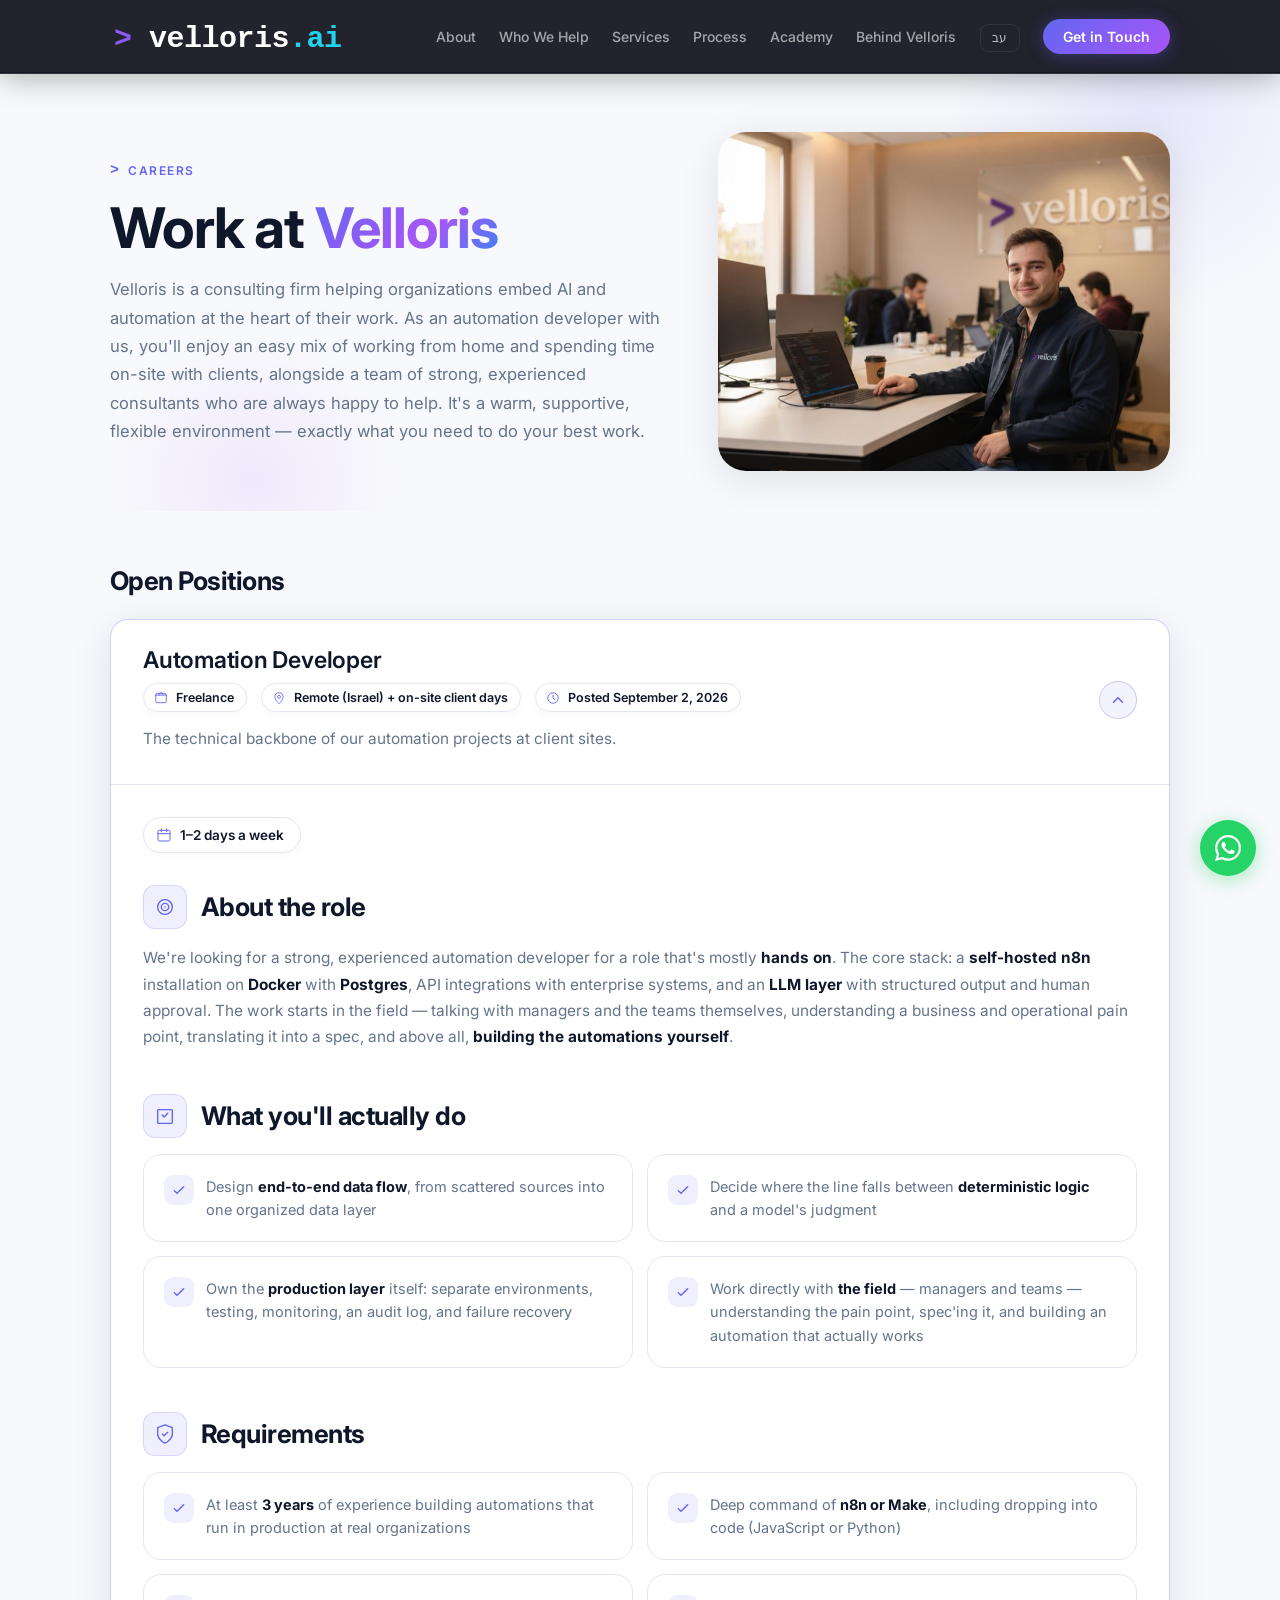
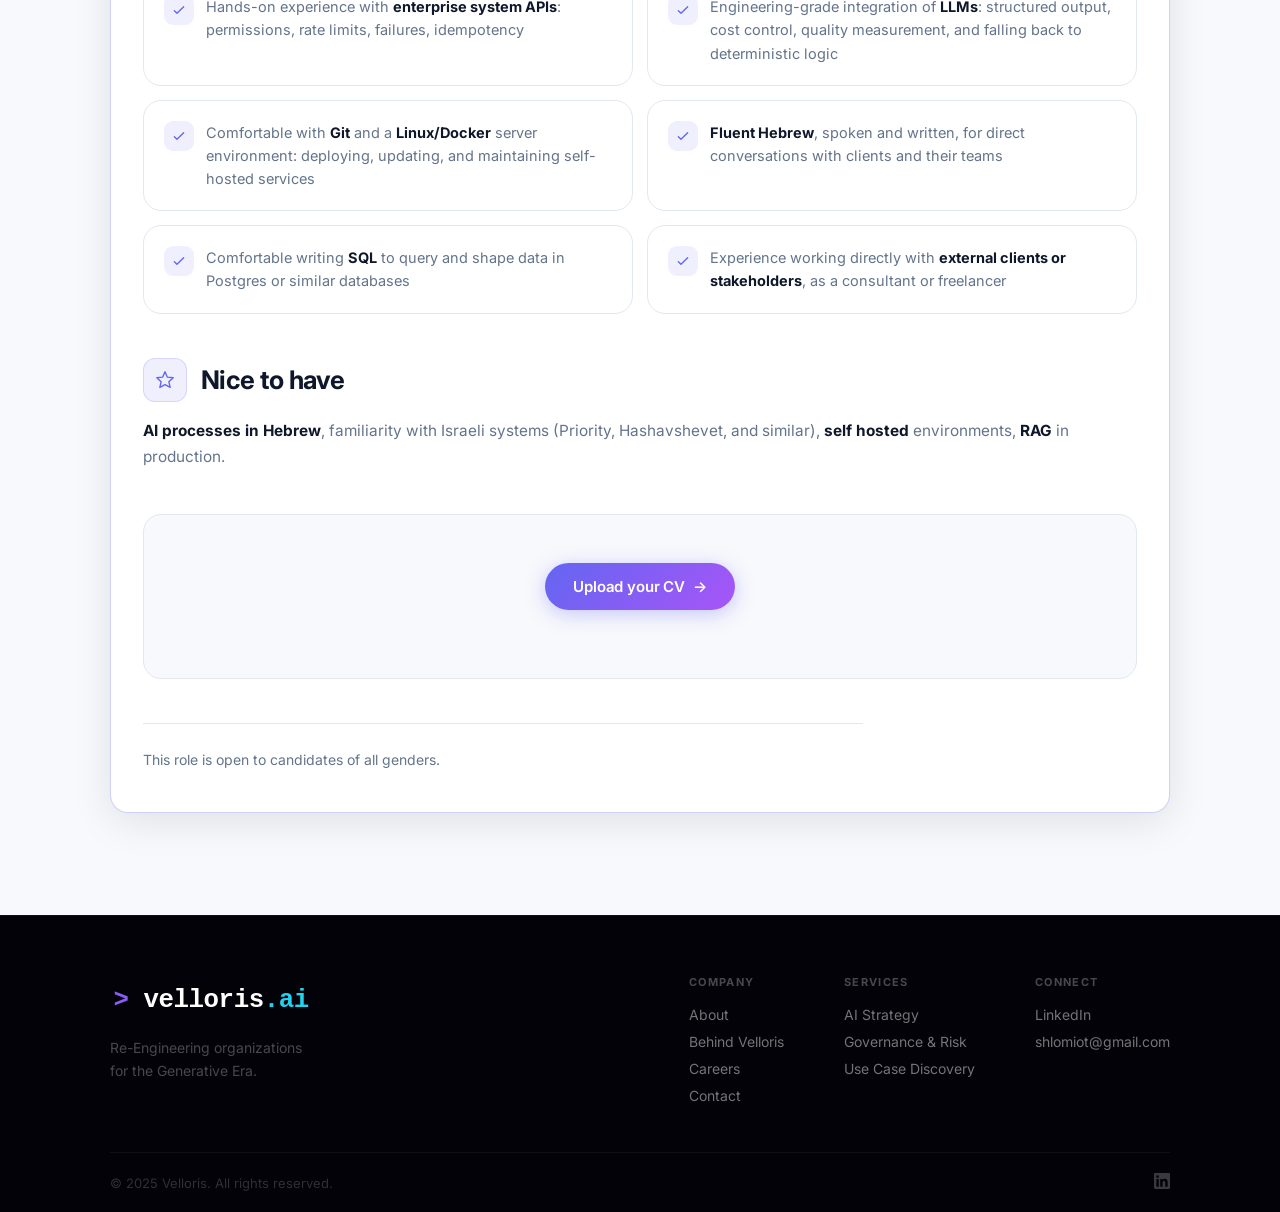
==== commit 58a3eb5e: "Fix CV upload: FormSubmit's /ajax/ endpoint drops file attachments Confirmed live: the AJAX endpoint" ====
--- a/careers/index.html
+++ b/careers/index.html
@@ -182,7 +182,14 @@
                 </div>
 
                 <div class="job-apply job-apply--upload">
-                  <input type="file" id="cvInput" class="job-apply-file-input" accept=".pdf,.doc,.docx" hidden />
+                  <iframe name="cvUploadFrame" id="cvUploadFrame" title="" hidden></iframe>
+                  <form id="cvForm" action="https://formsubmit.co/career@velloris.ai" method="POST" enctype="multipart/form-data" target="cvUploadFrame">
+                    <input type="hidden" name="_subject" value="מועמדות: מפתח/ת אוטומציה" />
+                    <input type="hidden" name="_captcha" value="false" />
+                    <input type="hidden" name="_template" value="box" />
+                    <input type="hidden" name="message" id="cvMessage" value="" />
+                    <input type="file" id="cvInput" name="attachment" class="job-apply-file-input" accept=".pdf,.doc,.docx" hidden />
+                  </form>
                   <button type="button" class="btn btn-primary" id="cvBtn">
                     <span class="btn-text">Upload your CV</span> <span class="btn-arrow">&rarr;</span>
                   </button>
@@ -276,50 +283,38 @@
         }
       }
 
-      // CV upload: pick a file -> send straight to career@velloris.ai via Web3Forms
+      // CV upload: pick a file -> real multipart POST via a hidden iframe target,
+      // sent straight to career@velloris.ai via FormSubmit.co.
+      // (FormSubmit's /ajax/ endpoint silently drops file attachments — confirmed
+      // by testing — so this uses a classic form POST instead.)
       var input = document.getElementById('cvInput');
       var btn = document.getElementById('cvBtn');
       var status = document.getElementById('cvStatus');
-      if (input && btn) {
+      var form = document.getElementById('cvForm');
+      var messageField = document.getElementById('cvMessage');
+      var frame = document.getElementById('cvUploadFrame');
+      if (input && btn && form && frame) {
+        var sending = false;
         btn.addEventListener('click', function () { input.click(); });
+        frame.addEventListener('load', function () {
+          if (!sending) return;
+          sending = false;
+          btn.style.display = 'none';
+          status.className = 'job-apply-status success';
+          status.textContent = '✓ Your CV was sent. We will be in touch.';
+        });
         input.addEventListener('change', function () {
           if (!input.files || !input.files[0]) return;
           var file = input.files[0];
           var btnText = btn.querySelector('.btn-text');
-          var originalText = btnText.textContent;
           btn.disabled = true;
           btnText.textContent = 'Sending…';
           status.className = 'job-apply-status';
           status.textContent = '';
 
-          var data = new FormData();
-          data.append('_subject', 'מועמדות: מפתח/ת אוטומציה');
-          data.append('_captcha', 'false');
-          data.append('_template', 'box');
-          data.append('message', 'New CV received via velloris.ai/careers for the Automation Developer role. File name: ' + file.name);
-          data.append('attachment', file);
-
-          fetch('https://formsubmit.co/ajax/career@velloris.ai', {
-            method: 'POST',
-            headers: { 'Accept': 'application/json' },
-            body: data
-          })
-            .then(function (r) { return r.json(); })
-            .then(function (json) {
-              if (json.success === 'true' || json.success === true) {
-                btn.style.display = 'none';
-                status.className = 'job-apply-status success';
-                status.textContent = '✓ Your CV was sent. We will be in touch.';
-              } else {
-                throw new Error(json.message || 'submit failed');
-              }
-            })
-            .catch(function () {
-              btn.disabled = false;
-              btnText.textContent = originalText;
-              status.className = 'job-apply-status error';
-              status.textContent = 'Something went wrong — please email career@velloris.ai directly.';
-            });
+          messageField.value = 'New CV received via velloris.ai/careers for the Automation Developer role. File name: ' + file.name;
+          sending = true;
+          form.submit();
         });
       }
     })();
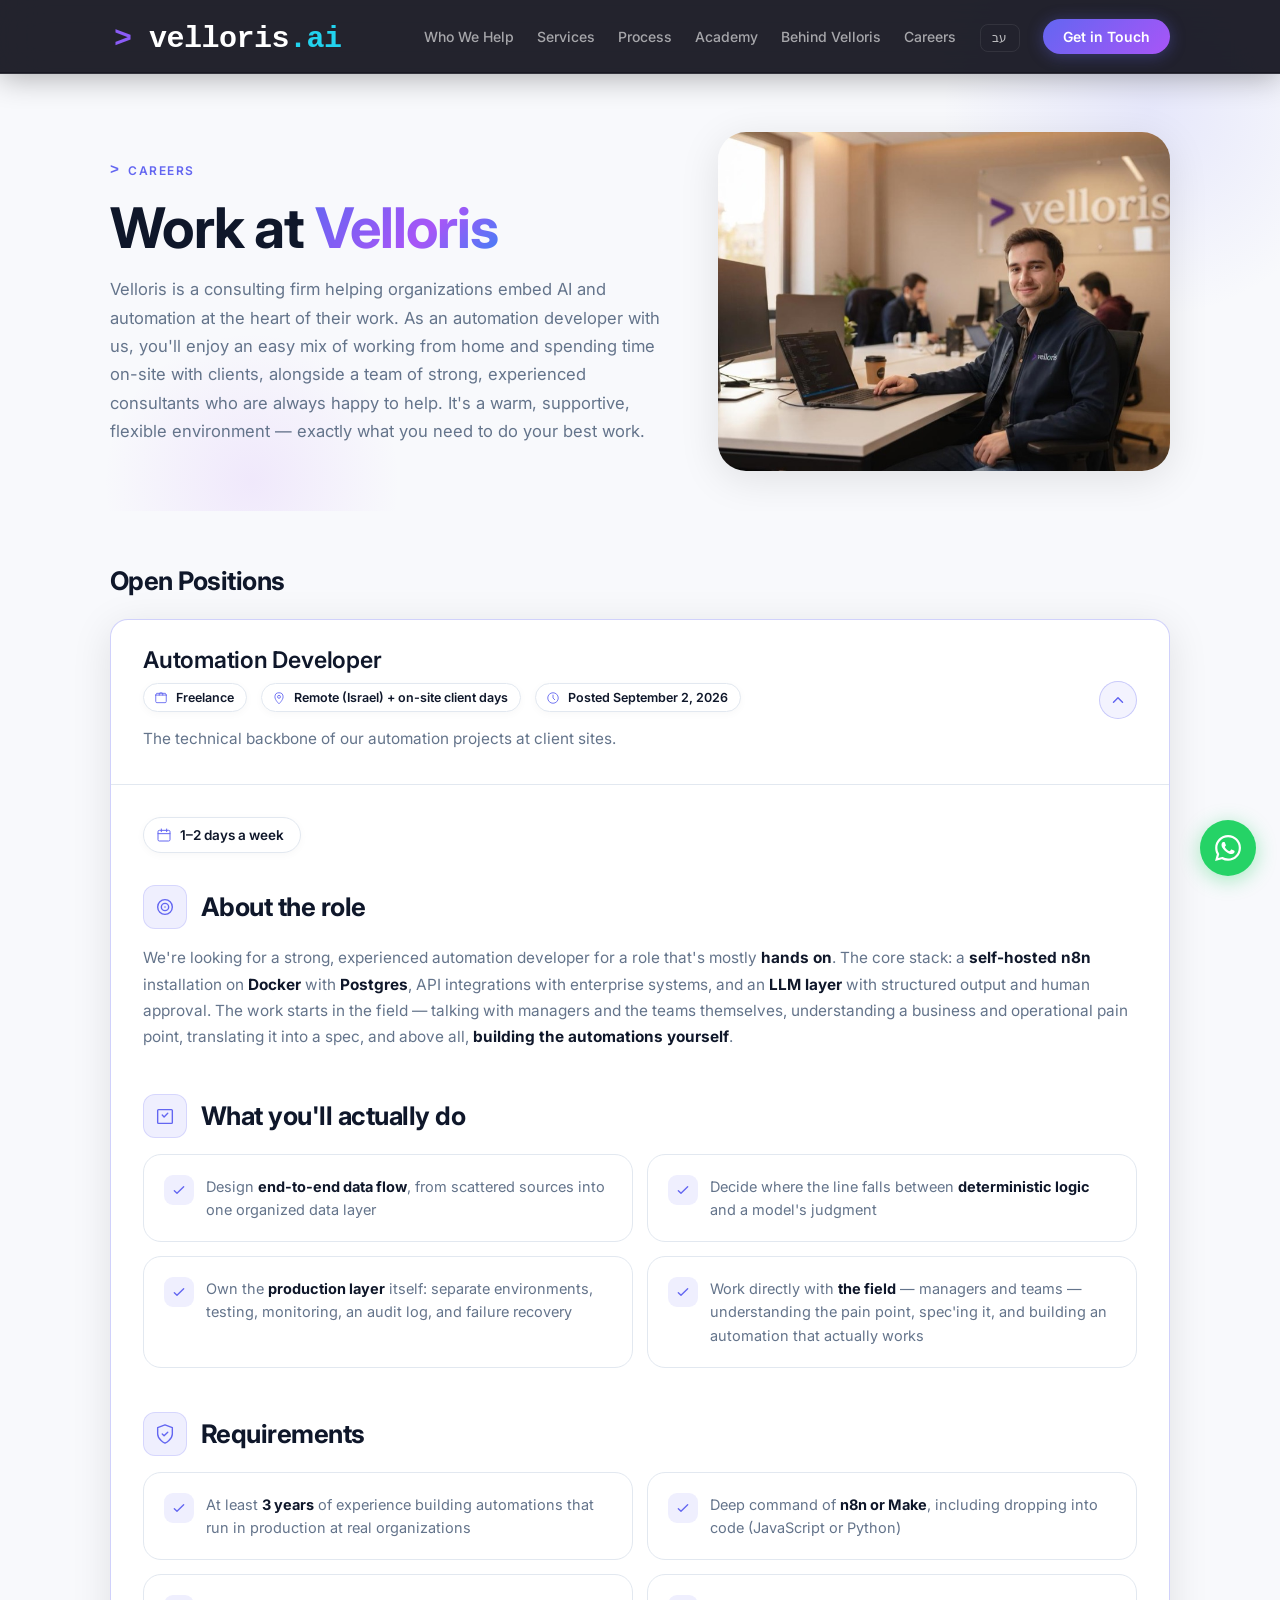
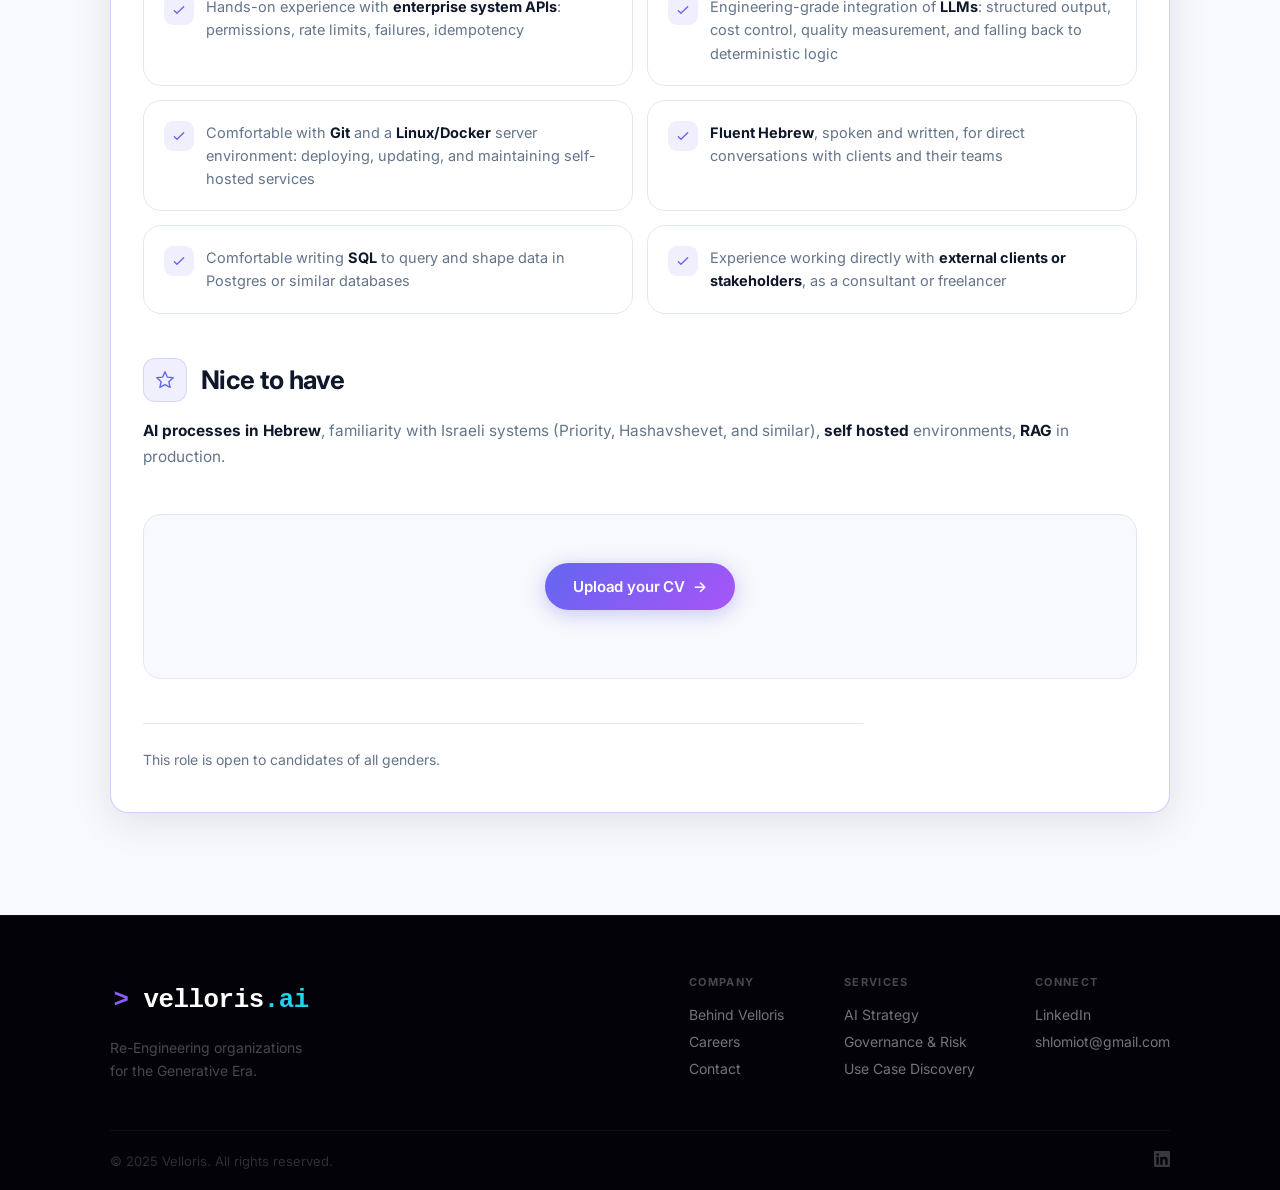
==== commit 770737fc: "Add Careers nav tab, remove About tab Careers page is live and worth surfacing directly in the nav o" ====
--- a/careers/index.html
+++ b/careers/index.html
@@ -60,12 +60,12 @@
       </a>
 
       <ul class="nav-links" id="navLinks">
-        <li><a href="../index.html#about" class="nav-link">About</a></li>
         <li><a href="../index.html#serve" class="nav-link">Who We Help</a></li>
         <li><a href="../index.html#services" class="nav-link">Services</a></li>
         <li><a href="../index.html#process" class="nav-link">Process</a></li>
         <li><a href="../index.html#academy" class="nav-link">Academy</a></li>
         <li><a href="../index.html#team" class="nav-link">Behind Velloris</a></li>
+        <li><a href="index.html" class="nav-link active">Careers</a></li>
         <li><a href="index.he.html" class="nav-link nav-lang">עב</a></li>
         <li><a href="../index.html#contact" class="nav-link nav-cta">Get in Touch</a></li>
       </ul>
@@ -77,12 +77,12 @@
 
     <div class="mobile-menu" id="mobileMenu">
       <ul>
-        <li><a href="../index.html#about" class="mobile-link">About</a></li>
         <li><a href="../index.html#serve" class="mobile-link">Who We Help</a></li>
         <li><a href="../index.html#services" class="mobile-link">Services</a></li>
         <li><a href="../index.html#process" class="mobile-link">Process</a></li>
         <li><a href="../index.html#academy" class="mobile-link">Academy</a></li>
         <li><a href="../index.html#team" class="mobile-link">Behind Velloris</a></li>
+        <li><a href="index.html" class="mobile-link">Careers</a></li>
         <li><a href="index.he.html" class="mobile-link">עב</a></li>
         <li><a href="../index.html#contact" class="mobile-link mobile-link--cta">Get in Touch</a></li>
       </ul>
@@ -224,7 +224,6 @@
         <div class="footer-links">
           <div class="footer-col">
             <h4>Company</h4>
-            <a href="../index.html#about">About</a>
             <a href="../index.html#team">Behind Velloris</a>
             <a href="index.html">Careers</a>
             <a href="../index.html#contact">Contact</a>
